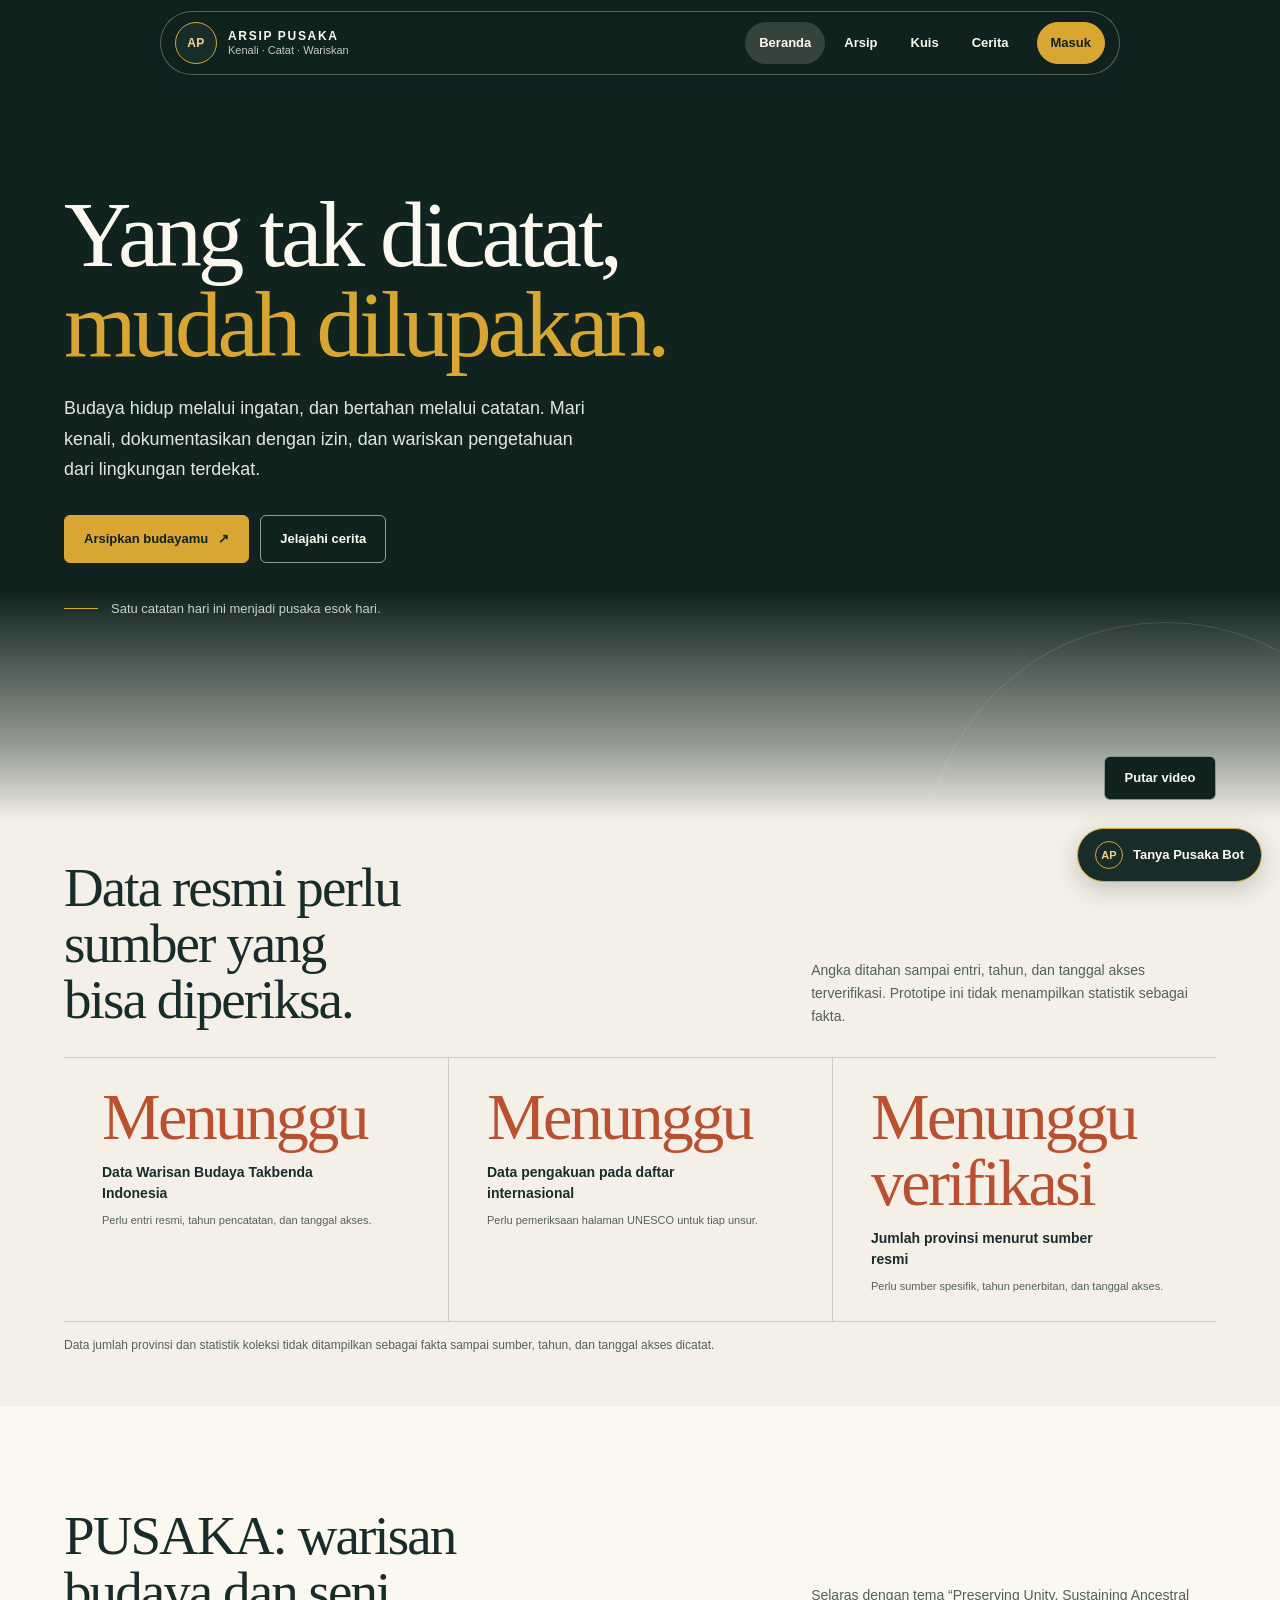
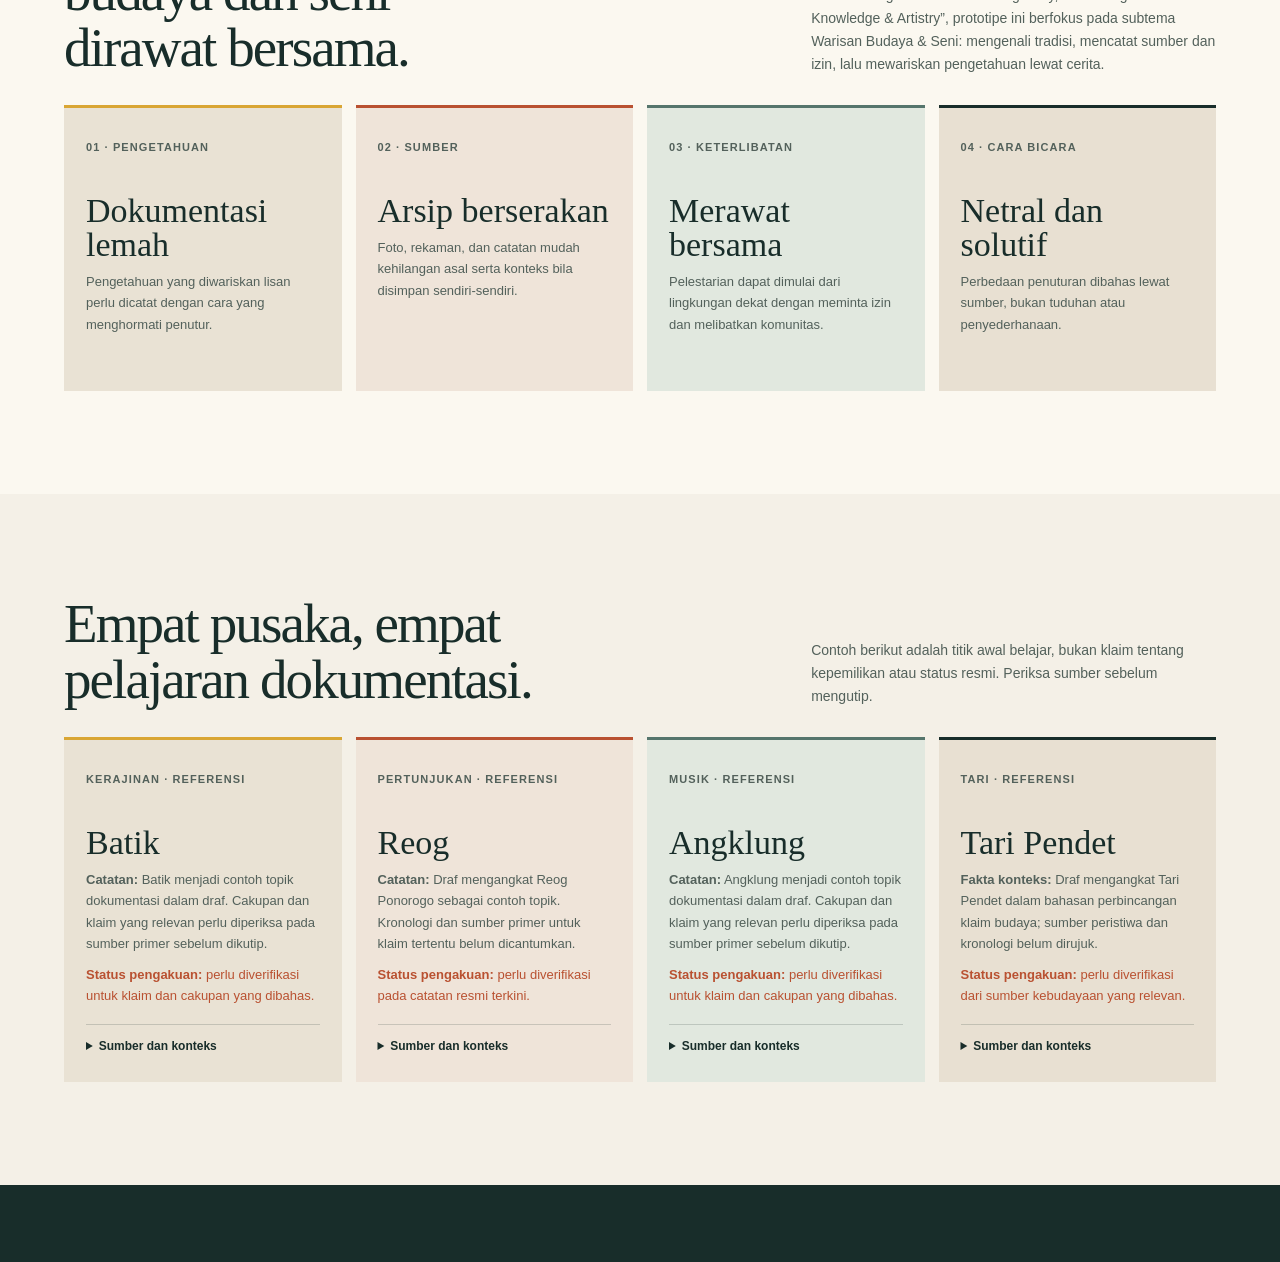
==== index.html @ a14784fe "apload semua file" ====
<!doctype html>
<html lang="id">
<head>
  <meta charset="utf-8">
  <meta name="viewport" content="width=device-width, initial-scale=1">
  <meta http-equiv="refresh" content="0; url=lading_page/index.html">
  <title>Arsip Pusaka</title>
</head>
<body>
  <p>Membuka <a href="lading_page/index.html">Beranda Arsip Pusaka</a>…</p>
</body>
</html>
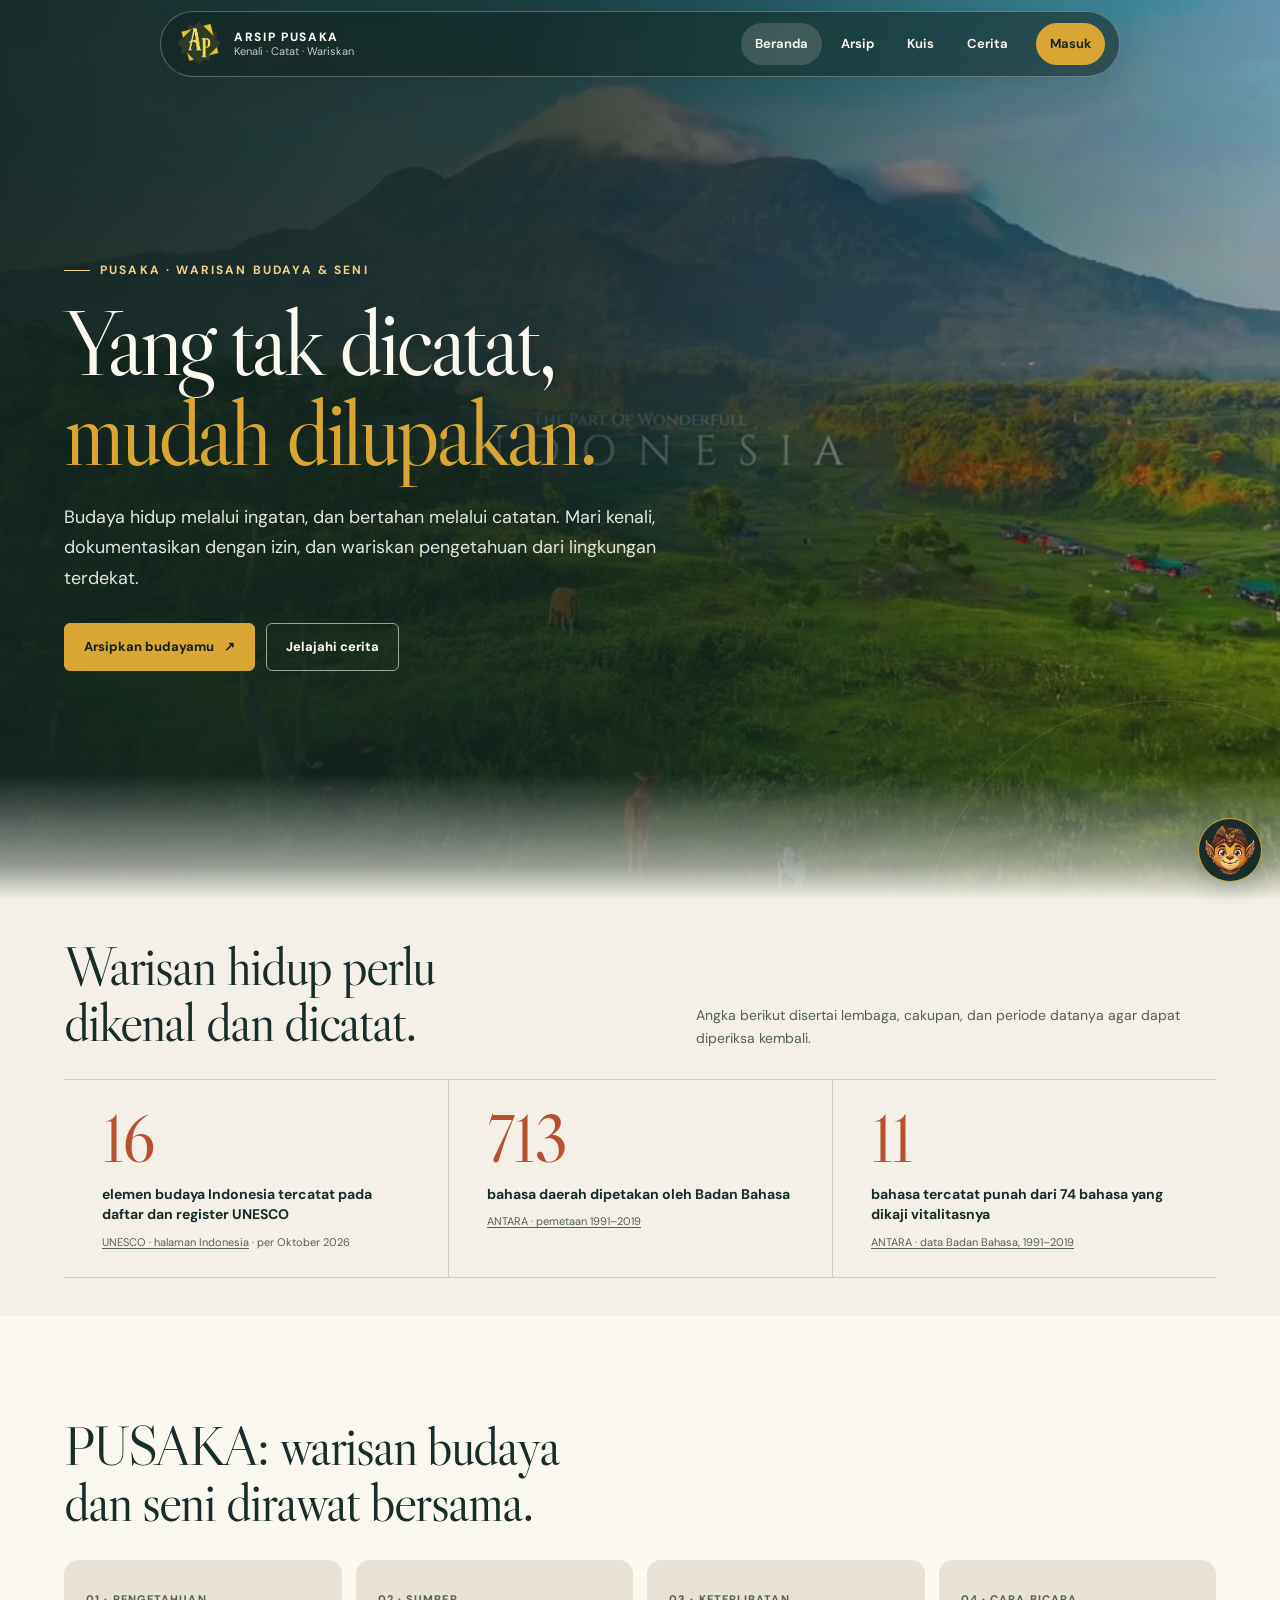
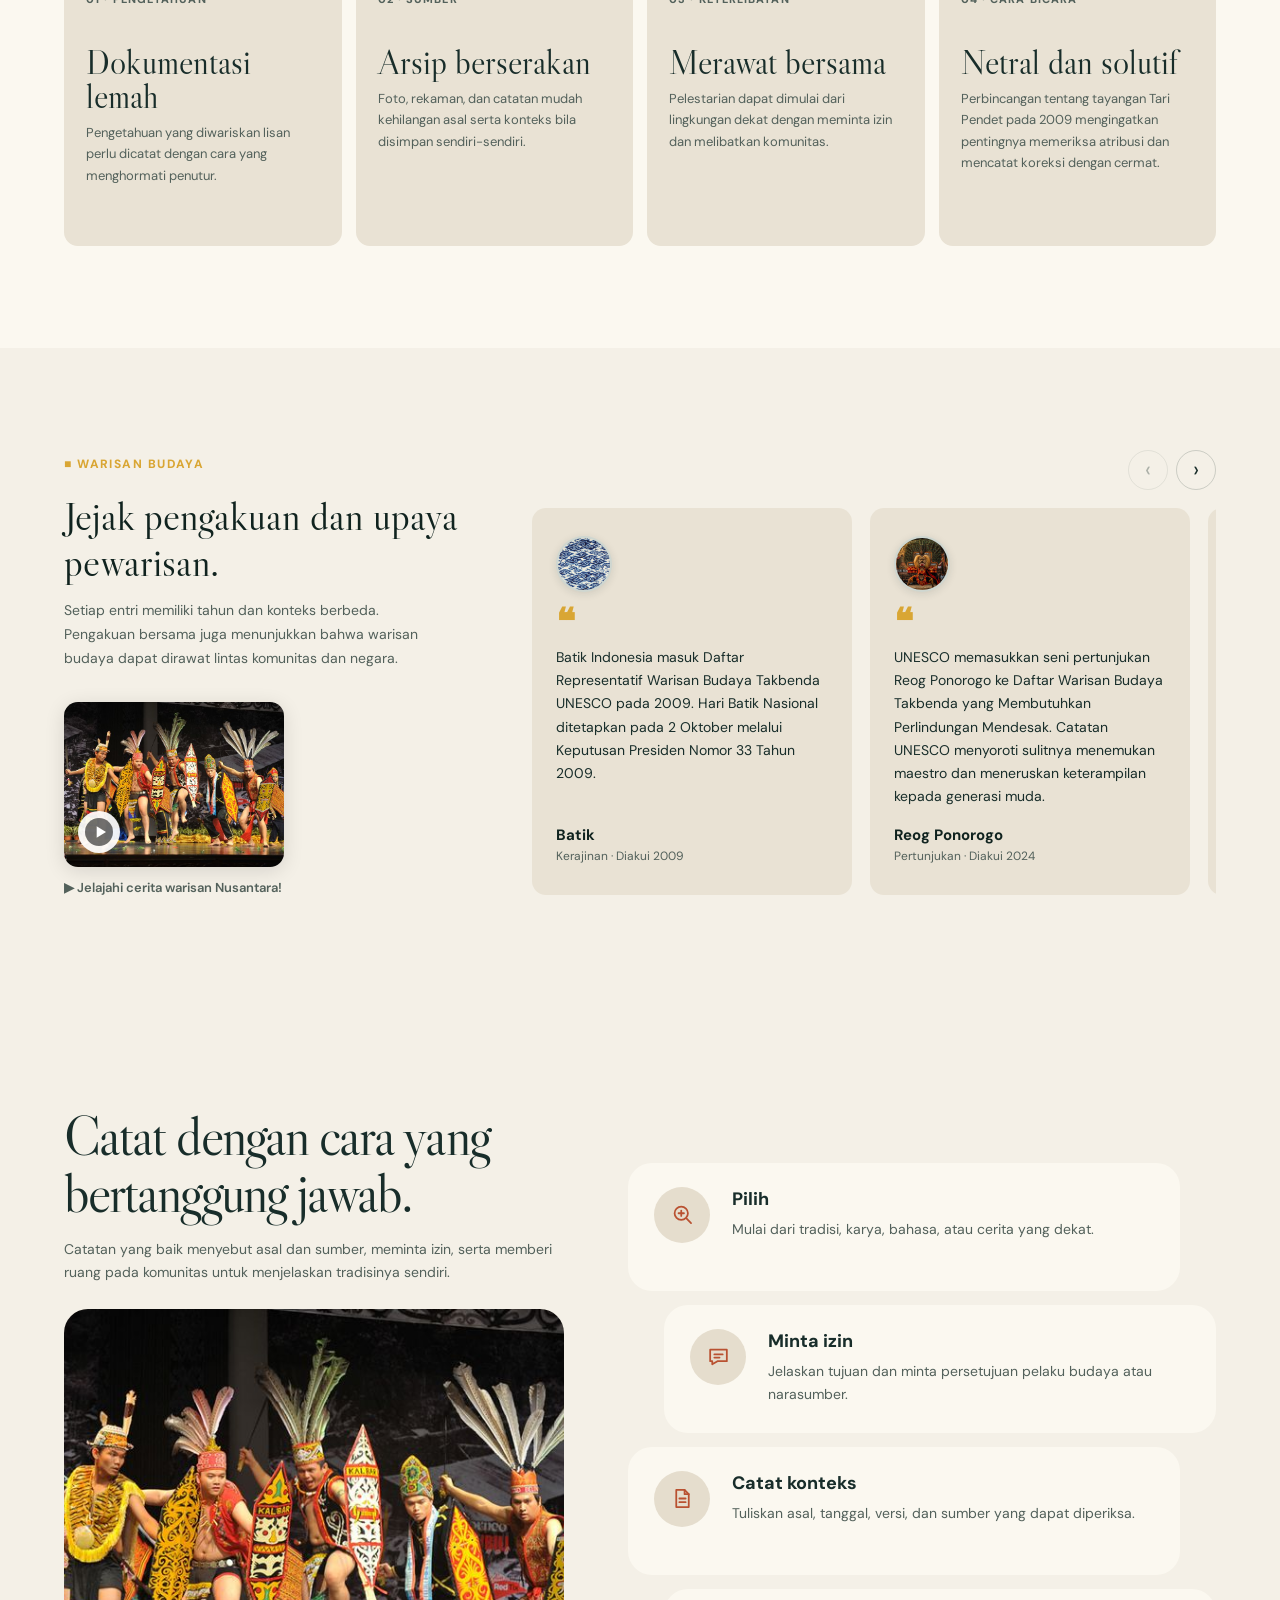
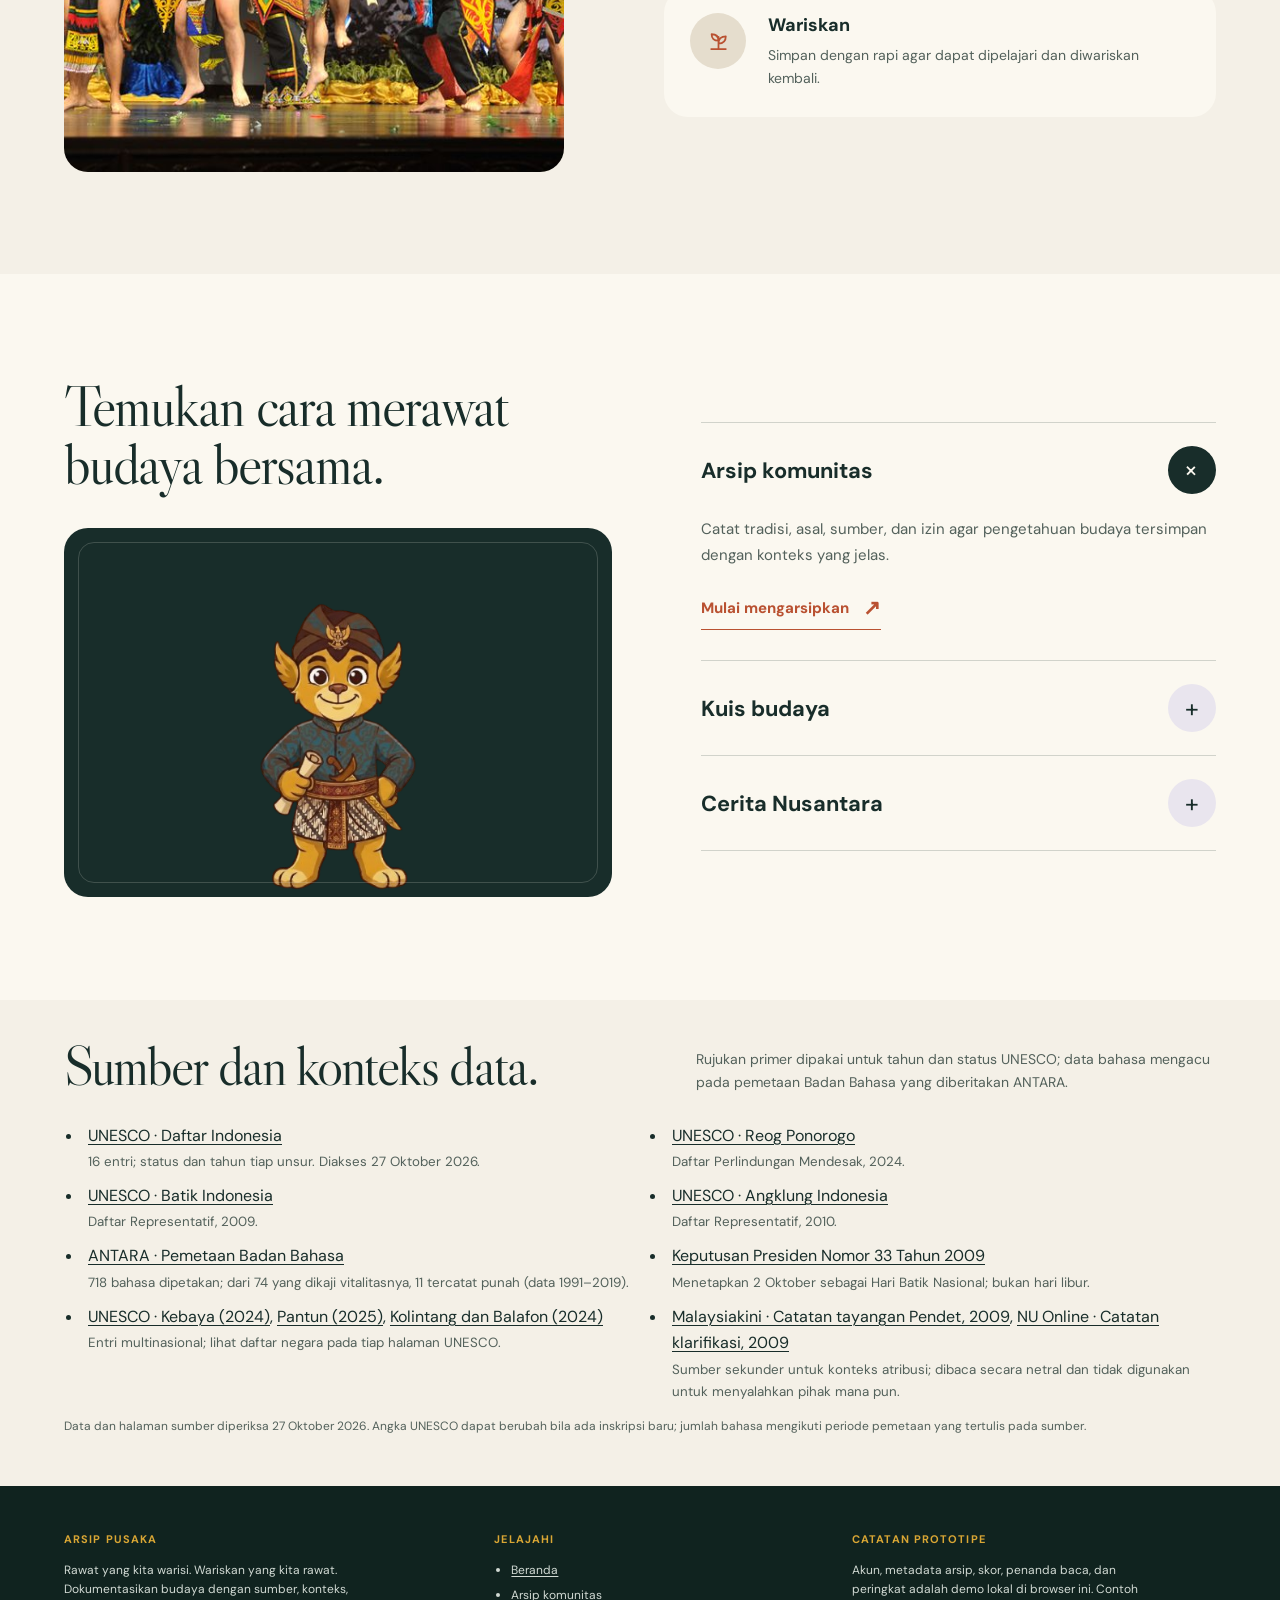
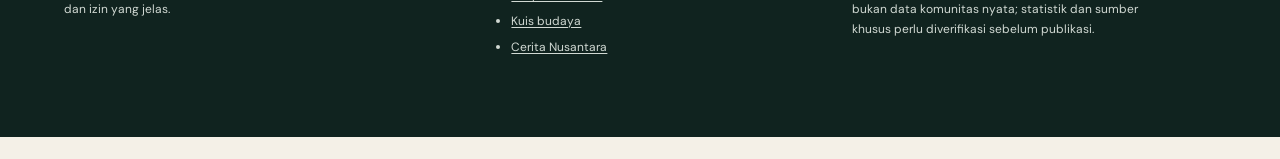
==== commit 53ee3e80: "jossssssssss" ====
--- a/index.html
+++ b/index.html
@@ -3,10 +3,211 @@
 <head>
   <meta charset="utf-8">
   <meta name="viewport" content="width=device-width, initial-scale=1">
-  <meta http-equiv="refresh" content="0; url=lading_page/index.html">
-  <title>Arsip Pusaka</title>
+  <meta name="theme-color" content="#182d2a">
+  <meta name="description" content="Kenali, catat, uji, dan wariskan pengetahuan budaya Nusantara bersama Arsip Pusaka.">
+  <link rel="icon" href="LOGO.png" type="image/png">
+  <link rel="stylesheet" href="css/style.css">
+  <title>Arsip Pusaka — Kenali · Catat · Wariskan</title>
 </head>
-<body>
-  <p>Membuka <a href="lading_page/index.html">Beranda Arsip Pusaka</a>…</p>
+<body data-page="beranda" data-base="">
+  <!-- THESIS: Arsip budaya menjadi tindakan warga, bukan katalog kosong; halaman generik dengan klaim pelestarian tanpa sumber ditolak.
+       OWN-WORLD: Hijau hutan, kertas terang, aksen emas dan cap arsip; garis inventaris dan kartu katalog mengikat navigasi, bukti, dan interaksi.
+       STORY: Pengunjung memahami mengapa catatan berizin penting, memeriksa status bukti, lalu memilih mengarsipkan, belajar, atau membaca.
+       FIRST VIEWPORT: Pernyataan editorial di kiri dan ruang media arsip di kanan; aksi arsip dan cerita langsung terlihat.
+       FORM: Peringkat pertama ialah dossier arsip komunitas beralur; dipilih karena mendemonstrasikan dokumentasi sebagai mekanisme, bukan statistik rekaan. -->
+  <a class="skip-link" href="#konten">Lewati ke konten</a>
+  <!-- Header, footer, dan dialog bersama dipasang oleh common.js. -->
+  <div id="site-header"></div>
+  <main id="konten">
+    <!-- Pernyataan utama dan pintasan ke fitur inti. -->
+    <section class="hero hero--video" aria-labelledby="hero-title">
+      <div class="hero__video-backdrop" aria-hidden="true">
+        <video class="hero__video" id="hero-video" autoplay muted loop playsinline preload="metadata" poster="aset/hero-poster.jpg">
+          <source src="hero_section1.mp4" type="video/mp4">
+        </video>
+      </div>
+      <div class="hero__inner">
+        <div class="hero__copy">
+          <p class="hero__eyebrow">PUSAKA · Warisan Budaya &amp; Seni</p>
+          <h1 class="hero__title" id="hero-title">Yang tak dicatat, <em>mudah dilupakan.</em></h1>
+          <p class="hero__lead">Budaya hidup melalui ingatan, dan bertahan melalui catatan. Mari kenali, dokumentasikan dengan izin, dan wariskan pengetahuan dari lingkungan terdekat.</p>
+          <div class="hero__actions">
+            <a class="button button--gold" href="arsip/index.html">Arsipkan budayamu <span aria-hidden="true">↗</span></a>
+            <a class="button button--outline" href="cerita/index.html">Jelajahi cerita</a>
+          </div>
+        </div>
+      </div>
+      <span class="screen-reader-only" id="hero-video-status" role="status" aria-live="polite"></span>
+    </section>
+
+    <!-- Data ringkas dilengkapi lembaga, cakupan, dan periode sumber. -->
+    <section class="section section--compact" aria-labelledby="data-title">
+      <div class="shell">
+        <div class="section-heading">
+          <div>
+            <h2 id="data-title">Warisan hidup perlu dikenal dan dicatat.</h2>
+          </div>
+          <p>Angka berikut disertai lembaga, cakupan, dan periode datanya agar dapat diperiksa kembali.</p>
+        </div>
+        <div class="stats" aria-label="Data budaya dengan sumber">
+          <article class="stat"><div class="stat__value" data-count="16">16</div><div class="stat__label">elemen budaya Indonesia tercatat pada daftar dan register UNESCO</div><div class="stat__source"><a href="https://ich.unesco.org/en/state/indonesia-ID" target="_blank" rel="noreferrer">UNESCO · halaman Indonesia</a> · per Oktober 2026</div></article>
+          <article class="stat"><div class="stat__value" data-count="718">718</div><div class="stat__label">bahasa daerah dipetakan oleh Badan Bahasa</div><div class="stat__source"><a href="https://m.antaranews.com/amp/berita/1129799/kemendikbud-petakan-718-bahasa-daerah" target="_blank" rel="noreferrer">ANTARA · pemetaan 1991–2019</a></div></article>
+          <article class="stat"><div class="stat__value" data-count="11">11</div><div class="stat__label">bahasa tercatat punah dari 74 bahasa yang dikaji vitalitasnya</div><div class="stat__source"><a href="https://m.antaranews.com/amp/berita/1129799/kemendikbud-petakan-718-bahasa-daerah" target="_blank" rel="noreferrer">ANTARA · data Badan Bahasa, 1991–2019</a></div></article>
+        </div>
+      </div>
+    </section>
+
+    <!-- Konteks kebutuhan dokumentasi dan contoh pengakuan budaya. -->
+    <section class="section section--paper" aria-labelledby="why-title">
+      <div class="shell">
+        <div class="section-heading">
+          <div><h2 id="why-title">PUSAKA: warisan budaya dan seni dirawat bersama.</h2></div>
+        </div>
+        <div class="case-grid">
+          <article class="case"><span class="case__index">01 · PENGETAHUAN</span><h3>Dokumentasi lemah</h3><p>Pengetahuan yang diwariskan lisan perlu dicatat dengan cara yang menghormati penutur.</p></article>
+          <article class="case"><span class="case__index">02 · SUMBER</span><h3>Arsip berserakan</h3><p>Foto, rekaman, dan catatan mudah kehilangan asal serta konteks bila disimpan sendiri-sendiri.</p></article>
+          <article class="case"><span class="case__index">03 · KETERLIBATAN</span><h3>Merawat bersama</h3><p>Pelestarian dapat dimulai dari lingkungan dekat dengan meminta izin dan melibatkan komunitas.</p></article>
+          <article class="case"><span class="case__index">04 · CARA BICARA</span><h3>Netral dan solutif</h3><p>Perbincangan tentang tayangan Tari Pendet pada 2009 mengingatkan pentingnya memeriksa atribusi dan mencatat koreksi dengan cermat.</p></article>
+        </div>
+      </div>
+    </section>
+
+    <section class="section" id="kasus" aria-labelledby="case-title">
+      <div class="shell heritage-showcase">
+        <div class="heritage-showcase__left">
+          <span class="heritage-showcase__label">■ WARISAN BUDAYA</span>
+          <h2 id="case-title">Jejak pengakuan dan upaya pewarisan.</h2>
+          <p class="heritage-showcase__desc">Setiap entri memiliki tahun dan konteks berbeda. Pengakuan bersama juga menunjukkan bahwa warisan budaya dapat dirawat lintas komunitas dan negara.</p>
+          <figure class="heritage-showcase__video">
+            <a href="cerita/index.html" class="heritage-showcase__video-link">
+              <img src="aset/Keberagaman_Indonesia.jpg" alt="Keberagaman budaya Indonesia" width="240" height="180" loading="lazy">
+              <span class="heritage-showcase__play" aria-hidden="true">
+                <svg viewBox="0 0 24 24" width="28" height="28" fill="currentColor"><circle cx="12" cy="12" r="12" fill="rgba(0,0,0,0.55)"/><polygon points="10,7 18,12 10,17" fill="#fff"/></svg>
+              </span>
+            </a>
+            <figcaption>▶ Jelajahi cerita warisan Nusantara!</figcaption>
+          </figure>
+        </div>
+        <div class="heritage-showcase__right">
+          <div class="heritage-showcase__nav" role="group" aria-label="Navigasi kartu warisan">
+            <button class="heritage-nav-btn heritage-nav-btn--prev" type="button" aria-label="Kartu sebelumnya" disabled>‹</button>
+            <button class="heritage-nav-btn heritage-nav-btn--next" type="button" aria-label="Kartu berikutnya">›</button>
+          </div>
+          <div class="heritage-cards" id="heritage-cards" role="region" aria-label="Pengakuan warisan budaya" aria-roledescription="karusel" tabindex="0">
+            <article class="heritage-card" role="group" aria-roledescription="kartu">
+              <img class="heritage-card__avatar" src="aset/Batik.jpg" alt="Motif batik megamendung" width="56" height="56" loading="lazy">
+              <span class="heritage-card__quote" aria-hidden="true">❝</span>
+              <p class="heritage-card__text">Batik Indonesia masuk Daftar Representatif Warisan Budaya Takbenda UNESCO pada 2009. Hari Batik Nasional ditetapkan pada 2 Oktober melalui Keputusan Presiden Nomor 33 Tahun 2009.</p>
+              <h3 class="heritage-card__title">Batik</h3>
+              <span class="heritage-card__sub">Kerajinan · Diakui 2009</span>
+            </article>
+            <article class="heritage-card" role="group" aria-roledescription="kartu">
+              <img class="heritage-card__avatar" src="aset/Reog_Ponorogo.jpg" alt="Penari Reog Ponorogo" width="56" height="56" loading="lazy">
+              <span class="heritage-card__quote" aria-hidden="true">❝</span>
+              <p class="heritage-card__text">UNESCO memasukkan seni pertunjukan Reog Ponorogo ke Daftar Warisan Budaya Takbenda yang Membutuhkan Perlindungan Mendesak. Catatan UNESCO menyoroti sulitnya menemukan maestro dan meneruskan keterampilan kepada generasi muda.</p>
+              <h3 class="heritage-card__title">Reog Ponorogo</h3>
+              <span class="heritage-card__sub">Pertunjukan · Diakui 2024</span>
+            </article>
+            <article class="heritage-card" role="group" aria-roledescription="kartu">
+              <img class="heritage-card__avatar" src="aset/Angklung.jpg" alt="Instrumen angklung bambu" width="56" height="56" loading="lazy">
+              <span class="heritage-card__quote" aria-hidden="true">❝</span>
+              <p class="heritage-card__text">Angklung Indonesia masuk Daftar Representatif UNESCO pada 2010. Permainan ansambelnya mengandalkan kolaborasi agar melodi dapat terbentuk dari nada-nada yang berbeda.</p>
+              <h3 class="heritage-card__title">Angklung</h3>
+              <span class="heritage-card__sub">Musik · Diakui 2010</span>
+            </article>
+            <article class="heritage-card" role="group" aria-roledescription="kartu">
+              <img class="heritage-card__avatar" src="aset/warisan.jpg" alt="Peta Indonesia dalam kaca pembesar" width="56" height="56" loading="lazy">
+              <span class="heritage-card__quote" aria-hidden="true">❝</span>
+              <p class="heritage-card__text">Kebaya (2024), Pantun (2025), serta praktik budaya terkait Kolintang dan Balafon (2024) tercatat sebagai pengakuan bersama beberapa negara.</p>
+              <h3 class="heritage-card__title">Warisan lintas negara</h3>
+              <span class="heritage-card__sub">Pengakuan Bersama</span>
+            </article>
+          </div>
+        </div>
+      </div>
+    </section>
+
+    <!-- Empat langkah dokumentasi budaya yang bertanggung jawab. -->
+    <section class="section section--paper process-showcase" aria-labelledby="steps-title">
+      <div class="shell process-showcase__layout">
+        <div class="process-showcase__copy">
+          <h2 id="steps-title">Catat dengan cara yang bertanggung jawab.</h2>
+          <p>Catatan yang baik menyebut asal dan sumber, meminta izin, serta memberi ruang pada komunitas untuk menjelaskan tradisinya sendiri.</p>
+          <figure class="process-showcase__art">
+            <img src="aset/Keberagaman_Indonesia.jpg" alt="Para penari mengenakan kostum tradisional dalam pertunjukan budaya Indonesia" width="736" height="491" loading="lazy">
+          </figure>
+        </div>
+        <div class="process-steps" aria-label="Langkah mencatat budaya">
+          <article class="process-step">
+            <span class="process-step__icon" aria-hidden="true"><svg viewBox="0 0 24 24"><circle cx="10.8" cy="10.8" r="6.4"></circle><path d="m16 16 4.2 4.2M8.2 10.8h5.2M10.8 8.2v5.2"></path></svg></span>
+            <div><h3>Pilih</h3><p>Mulai dari tradisi, karya, bahasa, atau cerita yang dekat.</p></div>
+          </article>
+          <article class="process-step">
+            <span class="process-step__icon" aria-hidden="true"><svg viewBox="0 0 24 24"><path d="M4 5.5h16v11H11l-5 3v-3H4z"></path><path d="M8 10h8M8 13h5"></path></svg></span>
+            <div><h3>Minta izin</h3><p>Jelaskan tujuan dan minta persetujuan pelaku budaya atau narasumber.</p></div>
+          </article>
+          <article class="process-step">
+            <span class="process-step__icon" aria-hidden="true"><svg viewBox="0 0 24 24"><path d="M6 3.8h8l4 4v12.4H6z"></path><path d="M14 3.8v4h4M9 12h6M9 15.5h6"></path></svg></span>
+            <div><h3>Catat konteks</h3><p>Tuliskan asal, tanggal, versi, dan sumber yang dapat diperiksa.</p></div>
+          </article>
+          <article class="process-step">
+            <span class="process-step__icon" aria-hidden="true"><svg viewBox="0 0 24 24"><path d="M12 20.2V8.5M12 12.2c0-4.1-2.6-6.2-6.6-6.2 0 4 2.2 6.2 6.6 6.2ZM12 15c0-4.5 2.7-7 7-7 0 4.4-2.4 7-7 7ZM5 20.2h14"></path></svg></span>
+            <div><h3>Wariskan</h3><p>Simpan dengan rapi agar dapat dipelajari dan diwariskan kembali.</p></div>
+          </article>
+        </div>
+      </div>
+    </section>
+
+    <!-- Accordion menghubungkan fitur Arsip, Kuis, dan Cerita. -->
+    <section class="section section--paper feature-showcase" aria-labelledby="feature-title">
+      <div class="shell feature-showcase__layout">
+        <div class="feature-showcase__copy">
+          <h2 id="feature-title">Temukan cara merawat budaya bersama.</h2>
+          <figure class="feature-showcase__art">
+            <img src="MASKOT/arsip.png" alt="Maskot Arsip Pusaka menjaga catatan budaya" width="677" height="369" loading="lazy">
+          </figure>
+        </div>
+        <div class="feature-list" aria-label="Fitur Arsip Pusaka">
+          <details class="feature-item" name="landing-feature" open>
+            <summary class="feature-item__summary"><span>Arsip komunitas</span><span class="feature-item__toggle" aria-hidden="true">+</span></summary>
+            <div class="feature-item__content"><p>Catat tradisi, asal, sumber, dan izin agar pengetahuan budaya tersimpan dengan konteks yang jelas.</p><a class="feature-item__link" href="arsip/index.html">Mulai mengarsipkan <span aria-hidden="true">↗</span></a></div>
+          </details>
+          <details class="feature-item" name="landing-feature">
+            <summary class="feature-item__summary"><span>Kuis budaya</span><span class="feature-item__toggle" aria-hidden="true">+</span></summary>
+            <div class="feature-item__content"><p>Uji wawasan tentang budaya Nusantara lewat pertanyaan singkat dengan penjelasan di setiap jawaban.</p><a class="feature-item__link" href="kuis/index.html">Coba kuis <span aria-hidden="true">↗</span></a></div>
+          </details>
+          <details class="feature-item" name="landing-feature">
+            <summary class="feature-item__summary"><span>Cerita Nusantara</span><span class="feature-item__toggle" aria-hidden="true">+</span></summary>
+            <div class="feature-item__content"><p>Jelajahi cerita dalam beragam versi, dengan ruang untuk mengenal asal dan konteks penuturannya.</p><a class="feature-item__link" href="cerita/index.html">Jelajahi cerita <span aria-hidden="true">↗</span></a></div>
+          </details>
+        </div>
+      </div>
+    </section>
+
+    <!-- Rujukan data dan catatan konteks editorial. -->
+    <section class="section section--compact" id="sumber" aria-labelledby="sources-title">
+      <div class="shell">
+        <div class="section-heading"><div><h2 id="sources-title">Sumber dan konteks data.</h2></div><p>Rujukan primer dipakai untuk tahun dan status UNESCO; data bahasa mengacu pada pemetaan Badan Bahasa yang diberitakan ANTARA.</p></div>
+        <ul class="source-list">
+          <li><a href="https://ich.unesco.org/en/state/indonesia-ID" target="_blank" rel="noreferrer">UNESCO · Daftar Indonesia</a><small>16 entri; status dan tahun tiap unsur. Diakses 27 Oktober 2026.</small></li>
+          <li><a href="https://ich.unesco.org/en/USL/reog-ponorogo-performing-art-01969" target="_blank" rel="noreferrer">UNESCO · Reog Ponorogo</a><small>Daftar Perlindungan Mendesak, 2024.</small></li>
+          <li><a href="https://ich.unesco.org/en/RL/indonesian-batik-00170" target="_blank" rel="noreferrer">UNESCO · Batik Indonesia</a><small>Daftar Representatif, 2009.</small></li>
+          <li><a href="https://ich.unesco.org/en/RL/indonesian-angklung-00393" target="_blank" rel="noreferrer">UNESCO · Angklung Indonesia</a><small>Daftar Representatif, 2010.</small></li>
+          <li><a href="https://m.antaranews.com/amp/berita/1129799/kemendikbud-petakan-718-bahasa-daerah" target="_blank" rel="noreferrer">ANTARA · Pemetaan Badan Bahasa</a><small>718 bahasa dipetakan; dari 74 yang dikaji vitalitasnya, 11 tercatat punah (data 1991–2019).</small></li>
+          <li><a href="https://id.wikisource.org/wiki/Halaman:Keppre_33_2009.djvu/1" target="_blank" rel="noreferrer">Keputusan Presiden Nomor 33 Tahun 2009</a><small>Menetapkan 2 Oktober sebagai Hari Batik Nasional; bukan hari libur.</small></li>
+          <li><a href="https://ich.unesco.org/en/RL/kebaya-knowledge-skills-traditions-and-practices-02090" target="_blank" rel="noreferrer">UNESCO · Kebaya (2024)</a>, <a href="https://ich.unesco.org/en/RL/pantun-02274" target="_blank" rel="noreferrer">Pantun (2025)</a>, <a href="https://ich.unesco.org/en/RL/cultural-practices-and-expressions-linked-to-balafon-and-kolintang-in-mali-burkina-faso-cote-d-ivoire-and-indonesia-02131" target="_blank" rel="noreferrer">Kolintang dan Balafon (2024)</a><small>Entri multinasional; lihat daftar negara pada tiap halaman UNESCO.</small></li>
+          <li><a href="https://www.malaysiakini.com/news/111938" target="_blank" rel="noreferrer">Malaysiakini · Catatan tayangan Pendet, 2009</a>, <a href="https://nu.or.id/news/ri-sends-protest-to-malaysia-over-pendet-dance-ad-3FP1o" target="_blank" rel="noreferrer">NU Online · Catatan klarifikasi, 2009</a><small>Sumber sekunder untuk konteks atribusi; dibaca secara netral dan tidak digunakan untuk menyalahkan pihak mana pun.</small></li>
+        </ul>
+        <p class="source-note">Data dan halaman sumber diperiksa 27 Oktober 2026. Angka UNESCO dapat berubah bila ada inskripsi baru; jumlah bahasa mengikuti periode pemetaan yang tertulis pada sumber.</p>
+      </div>
+    </section>
+  </main>
+  <div id="site-footer"></div>
+  <div id="site-overlays"></div>
+  <div id="site-toast" class="toast" role="status" aria-live="polite" hidden></div>
+  <script src="js/data.js" defer></script>
+  <script src="js/common.js" defer></script>
+  <script src="js/hero-video.js" defer></script>
+  <script src="js/heritage-carousel.js" defer></script>
 </body>
 </html>
--- a/css/style.css
+++ b/css/style.css
@@ -0,0 +1,3254 @@
+@import url("vars.css");
+
+/* Font disertakan lokal (OFL) agar tipografi tetap sama tanpa CDN. */
+@font-face {
+  font-family: "DM Sans";
+  font-style: normal;
+  font-weight: 100 900;
+  font-display: swap;
+  src: url("../aset/fonts/dm-sans-latin.woff2") format("woff2");
+}
+
+@font-face {
+  font-family: "Libre Caslon Display";
+  font-style: normal;
+  font-weight: 400;
+  font-display: swap;
+  src: url("../aset/fonts/libre-caslon-display-latin.woff2") format("woff2");
+}
+
+/* Design tokens and shared page foundations. */
+:root {
+  color-scheme: light;
+  --ink: #182d2a;
+  --ink-deep: #10231f;
+  --ink-soft: #53615b;
+  --paper: #f4f0e7;
+  --paper-light: #fbf8f0;
+  --paper-edge: #e5ddcd;
+  --card-surface: #e9e2d4;
+  --gold: #d9a634;
+  --gold-light: #f3cf8d;
+  --rust: #b95131;
+  --sage: #dfe6df;
+  --line: rgba(24, 45, 42, 0.18);
+  --font-body: "DM Sans", "Segoe UI", sans-serif;
+  --font-display: "Libre Caslon Display", Georgia, serif;
+  --content-width: 1180px;
+  --page-gutter: clamp(20px, 5vw, 72px);
+  --radius-sm: 6px;
+  --radius-md: 14px;
+  --radius-lg: 24px;
+}
+
+*,
+*::before,
+*::after {
+  box-sizing: border-box;
+}
+
+[hidden] {
+  display: none !important;
+}
+
+html {
+  scroll-behavior: smooth;
+  scroll-padding-top: 100px;
+}
+
+body {
+  min-width: 320px;
+  margin: 0;
+  color: var(--ink);
+  background: var(--paper);
+  font: 16px/1.65 var(--font-body);
+  text-rendering: optimizeLegibility;
+}
+
+body[data-scroll-reveal="true"] .scroll-reveal {
+  opacity: 0;
+  transform: translateY(22px);
+  transition:
+    opacity 520ms ease,
+    transform 620ms cubic-bezier(0.16, 1, 0.3, 1);
+}
+
+body[data-scroll-reveal="true"] .scroll-reveal.is-visible {
+  opacity: 1;
+  transform: translateY(0);
+}
+
+body:has(dialog[open]) {
+  overflow: hidden;
+}
+
+button,
+input,
+select,
+textarea {
+  color: inherit;
+  font: inherit;
+}
+
+button,
+a {
+  -webkit-tap-highlight-color: transparent;
+}
+
+a {
+  color: inherit;
+  text-decoration-thickness: 1px;
+  text-underline-offset: 0.18em;
+}
+
+img {
+  display: block;
+  max-width: 100%;
+}
+
+button {
+  cursor: pointer;
+}
+
+:focus-visible {
+  outline: 3px solid var(--rust);
+  outline-offset: 3px;
+}
+
+.skip-link {
+  position: fixed;
+  z-index: 100;
+  top: 10px;
+  left: 10px;
+  transform: translateY(-160%);
+  padding: 10px 14px;
+  color: white;
+  background: var(--ink-deep);
+}
+
+.skip-link:focus {
+  transform: translateY(0);
+}
+
+.shell {
+  width: min(100% - 2 * var(--page-gutter), var(--content-width));
+  margin-inline: auto;
+}
+
+/* Shared header, brand, and responsive navigation. */
+#site-header {
+  position: sticky;
+  z-index: 30;
+  top: 0;
+  height: 78px;
+  margin-bottom: -78px;
+}
+
+body[data-page="beranda"] #site-header {
+  margin-bottom: -78px;
+}
+
+body:not([data-page="beranda"]) #site-header {
+  margin-bottom: 0;
+}
+
+.site-header {
+  padding-top: 11px;
+}
+
+.site-header__inner {
+  display: flex;
+  width: min(calc(100% - 2 * var(--page-gutter)), 960px);
+  min-height: 64px;
+  align-items: center;
+  justify-content: space-between;
+  gap: 24px;
+  padding: 8px 14px;
+  border: 1px solid rgba(244, 240, 231, 0.3);
+  border-radius: 999px;
+  color: var(--paper-light);
+  background: rgba(16, 35, 31, 0.53);
+  box-shadow: 0 10px 32px rgba(16, 35, 31, 0.12);
+  -webkit-backdrop-filter: blur(12px);
+  backdrop-filter: blur(12px);
+  transition:
+    width 320ms cubic-bezier(0.2, 0.75, 0.25, 1),
+    min-height 320ms cubic-bezier(0.2, 0.75, 0.25, 1),
+    color 220ms ease,
+    background-color 220ms ease,
+    border-color 220ms ease,
+    box-shadow 220ms ease,
+    border-radius 220ms ease;
+}
+
+body:not([data-page="beranda"]) .site-header__inner,
+body[data-nav-scrolled="true"] .site-header__inner {
+  border-color: var(--line);
+  color: var(--ink);
+  background: rgba(251, 248, 240, 0.97);
+  box-shadow: 0 9px 28px rgba(16, 35, 31, 0.14);
+  -webkit-backdrop-filter: blur(16px);
+  backdrop-filter: blur(16px);
+}
+
+body[data-nav-scrolled="true"] .site-header__inner {
+  width: min(calc(100% - 2 * var(--page-gutter)), 1320px);
+  min-height: 72px;
+}
+
+.brand {
+  display: inline-flex;
+  min-width: max-content;
+  align-items: center;
+  gap: 11px;
+  color: inherit;
+  text-decoration: none;
+}
+
+.brand__mark {
+  display: block;
+  width: 48px;
+  height: 48px;
+  aspect-ratio: 1;
+  object-fit: contain;
+}
+
+.brand__text {
+  display: grid;
+  gap: 1px;
+  line-height: 1.2;
+}
+
+.brand__name {
+  font-size: 12px;
+  font-weight: 800;
+  letter-spacing: 0.14em;
+}
+
+.brand__tagline {
+  color: inherit;
+  opacity: 0.78;
+  font-size: 11px;
+}
+
+.site-nav {
+  display: flex;
+  align-items: center;
+  gap: 5px;
+}
+
+.site-nav__link,
+.site-nav__account {
+  display: inline-flex;
+  min-height: 42px;
+  align-items: center;
+  justify-content: center;
+  padding: 8px 13px;
+  border: 1px solid transparent;
+  border-radius: 999px;
+  color: inherit;
+  background: transparent;
+  font-size: 13px;
+  font-weight: 650;
+  text-decoration: none;
+  transition: color 150ms ease, background-color 150ms ease, border-color 150ms ease;
+}
+
+.site-nav__link:hover,
+.site-nav__account:hover {
+  border-color: currentColor;
+  color: inherit;
+}
+
+.site-nav__link[aria-current="page"] {
+  color: inherit;
+  background: rgba(244, 240, 231, 0.16);
+}
+
+body:not([data-page="beranda"]) .site-nav__link[aria-current="page"],
+body[data-nav-scrolled="true"] .site-nav__link[aria-current="page"] {
+  background: #e8e0d2;
+}
+
+.site-nav__account {
+  margin-left: 9px;
+  border-color: var(--gold);
+  color: var(--ink-deep);
+  background: var(--gold);
+}
+
+.site-nav__account:hover {
+  border-color: var(--gold-light);
+  color: var(--ink-deep);
+  background: var(--gold-light);
+}
+
+.site-nav__account--logged-in {
+  padding: 6px;
+  width: 40px;
+  height: 40px;
+  border-radius: 50%;
+  border-color: var(--gold);
+  background: var(--gold);
+  transition: background-color 200ms ease, border-color 200ms ease, transform 200ms ease;
+}
+
+.site-nav__account--logged-in:hover {
+  border-color: var(--gold-light);
+  background: var(--gold-light);
+  transform: scale(1.08);
+}
+
+.account-avatar {
+  display: block;
+  width: 24px;
+  height: 24px;
+  filter: brightness(0) saturate(100%);
+  pointer-events: none;
+}
+
+.site-nav__toggle {
+  display: none;
+  width: 44px;
+  height: 44px;
+  border: 1px solid var(--line);
+  border-radius: 50%;
+  color: inherit;
+  background: transparent;
+  font-size: 20px;
+}
+
+body:not([data-page="beranda"]) .site-nav__toggle,
+body[data-nav-scrolled="true"] .site-nav__toggle {
+  border-color: var(--line);
+  color: var(--ink);
+}
+
+/* Landing-page hero, background video, and primary actions. */
+.hero {
+  position: relative;
+  overflow: hidden;
+  isolation: isolate;
+  min-height: 100svh;
+  color: var(--paper);
+  background: var(--ink);
+}
+
+.hero--video {
+  display: grid;
+  align-items: center;
+}
+
+.hero__video-backdrop {
+  position: absolute;
+  z-index: -1;
+  inset: 0;
+  overflow: hidden;
+  background: linear-gradient(to bottom, #10231f 68%, var(--paper) 100%);
+}
+
+.hero__video-backdrop::after {
+  position: absolute;
+  inset: 0;
+  background:
+    linear-gradient(to bottom, transparent 86%, rgba(244, 240, 231, 0.56) 96%, var(--paper) 100%),
+    linear-gradient(90deg, rgba(16, 35, 31, 0.94) 0%, rgba(16, 35, 31, 0.82) 42%, rgba(16, 35, 31, 0.28) 100%),
+    linear-gradient(0deg, rgba(16, 35, 31, 0.32), transparent 36%);
+  content: "";
+  pointer-events: none;
+}
+
+.hero__video {
+  position: absolute;
+  top: 50%;
+  left: 50%;
+  width: 100%;
+  height: 100%;
+  max-width: none;
+  object-fit: cover;
+  transform: translate(-50%, -50%);
+}
+
+.hero::after {
+  position: absolute;
+  right: -125px;
+  bottom: -280px;
+  width: 480px;
+  height: 480px;
+  border: 1px solid rgba(244, 240, 231, 0.13);
+  border-radius: 50%;
+  content: "";
+  pointer-events: none;
+}
+
+.hero__inner {
+  position: relative;
+  z-index: 1;
+  display: grid;
+  width: min(100% - 2 * var(--page-gutter), 1320px);
+  min-height: inherit;
+  grid-template-columns: minmax(0, 1fr);
+  align-items: center;
+  margin-inline: auto;
+  padding-block: clamp(104px, 16svh, 176px) 120px;
+}
+
+.hero__copy {
+  width: 100%;
+  max-width: 780px;
+  min-width: 0;
+}
+
+.hero__video-toggle {
+  position: absolute;
+  z-index: 2;
+  right: var(--page-gutter);
+  top: 98px;
+  display: inline-flex;
+  min-width: 112px;
+  min-height: 44px;
+  align-items: center;
+  justify-content: center;
+  padding: 10px 15px;
+  border: 1px solid rgba(244, 240, 231, 0.55);
+  border-radius: var(--radius-sm);
+  color: var(--paper-light);
+  background: var(--ink-deep);
+  font-size: 13px;
+  font-weight: 700;
+}
+
+.hero__video-toggle:hover {
+  border-color: var(--gold-light);
+  background: var(--ink);
+}
+
+.hero__eyebrow {
+  display: inline-flex;
+  align-items: center;
+  gap: 10px;
+  margin: 0 0 18px;
+  color: var(--gold-light);
+  font-size: 12px;
+  font-weight: 700;
+  letter-spacing: 0.18em;
+  text-transform: uppercase;
+}
+
+.hero__eyebrow::before {
+  width: 26px;
+  height: 1px;
+  background: currentColor;
+  content: "";
+}
+
+.hero__title {
+  max-width: 13ch;
+  margin: 0;
+  color: var(--paper-light);
+  font: 400 clamp(48px, 7.3vw, 96px)/0.96 var(--font-display);
+  letter-spacing: -0.045em;
+  text-wrap: balance;
+}
+
+.hero__title em {
+  color: var(--gold);
+  font-style: normal;
+}
+
+.hero__lead {
+  max-width: 54ch;
+  margin: 24px 0 0;
+  color: #e1e6e0;
+  font-size: clamp(16px, 1.4vw, 19px);
+  line-height: 1.7;
+}
+
+.hero__actions {
+  display: flex;
+  flex-wrap: wrap;
+  gap: 11px;
+  margin-top: 30px;
+}
+
+.hero__note {
+  display: flex;
+  max-width: 390px;
+  align-items: center;
+  gap: 13px;
+  margin-top: 35px;
+  color: #cad1cd;
+  font-size: 13px;
+}
+
+.hero__note::before {
+  width: 34px;
+  height: 1px;
+  flex: 0 0 auto;
+  background: var(--gold);
+  content: "";
+}
+
+@keyframes archive-stamp {
+  0% {
+    clip-path: inset(0 0 100% 0);
+    transform: translateY(12px);
+  }
+
+  100% {
+    clip-path: inset(0);
+    transform: translateY(0);
+  }
+}
+
+.button {
+  display: inline-flex;
+  min-height: 48px;
+  align-items: center;
+  justify-content: center;
+  gap: 10px;
+  padding: 11px 19px;
+  border: 1px solid var(--ink);
+  border-radius: var(--radius-sm);
+  color: var(--paper-light);
+  background: var(--ink);
+  font-size: 13px;
+  font-weight: 750;
+  line-height: 1.2;
+  text-align: center;
+  text-decoration: none;
+  transition: transform 150ms ease, color 150ms ease, background-color 150ms ease;
+}
+
+.button:hover {
+  background: var(--ink-deep);
+  transform: translateY(-1px);
+}
+
+.button--gold {
+  border-color: var(--gold);
+  color: var(--ink-deep);
+  background: var(--gold);
+}
+
+.button--gold:hover {
+  border-color: var(--gold-light);
+  background: var(--gold-light);
+}
+
+.button--outline {
+  border-color: rgba(244, 240, 231, 0.6);
+  color: var(--paper-light);
+  background: transparent;
+}
+
+.button--outline:hover {
+  border-color: var(--paper-light);
+  color: var(--ink);
+  background: var(--paper-light);
+}
+
+.button--quiet {
+  border-color: var(--line);
+  color: var(--ink);
+  background: transparent;
+}
+
+.button--quiet:hover {
+  background: #ebe5d9;
+}
+
+.button:disabled {
+  cursor: not-allowed;
+  opacity: 0.55;
+  transform: none;
+}
+
+/* Page heroes and the archive/story/quiz mascot compositions. */
+.page-hero {
+  position: relative;
+  overflow: hidden;
+  color: var(--paper-light);
+  background: var(--ink);
+}
+
+.page-hero--mascot {
+  margin-top: -78px;
+}
+
+.page-hero__inner {
+  position: relative;
+  z-index: 1;
+  width: min(100% - 2 * var(--page-gutter), var(--content-width));
+  margin-inline: auto;
+  padding-block: clamp(58px, 8vw, 96px);
+}
+
+.page-hero--mascot .page-hero__inner {
+  display: grid;
+  grid-template-columns: minmax(0, 1fr) minmax(180px, 0.62fr);
+  align-items: center;
+  gap: clamp(28px, 6vw, 84px);
+  padding-top: calc(clamp(58px, 8vw, 96px) + 78px);
+}
+
+.page-hero__copy {
+  min-width: 0;
+}
+
+body[data-page="arsip"] .page-hero__copy {
+  transform: translateY(-28px);
+}
+
+.archive-mascot {
+  position: relative;
+  width: min(100%, 440px);
+  margin-bottom: 100px;
+  aspect-ratio: 677 / 369;
+  justify-self: end;
+  outline: none;
+  cursor: default;
+}
+
+.archive-mascot:focus-visible {
+  border-radius: 48%;
+  outline: 2px solid var(--gold);
+  outline-offset: 7px;
+}
+
+.page-hero__mascot {
+  display: block;
+  width: min(100%, 360px);
+  height: auto;
+  max-height: 340px;
+  justify-self: end;
+  object-fit: contain;
+}
+
+.archive-mascot .page-hero__mascot {
+  width: 100%;
+  justify-self: initial;
+}
+
+.story-mascot {
+  position: relative;
+  width: min(100%, 440px);
+  aspect-ratio: 677 / 369;
+  justify-self: end;
+}
+
+.story-mascot__shelf,
+.story-mascot__figure {
+  position: absolute;
+  bottom: 0;
+  left: 50%;
+  height: auto;
+  max-height: none;
+  transform: translateX(-50%);
+}
+
+.story-mascot__shelf {
+  z-index: 0;
+  width: min(620px, calc(100vw - 24px));
+  max-width: none;
+  animation: story-shelf-arrive 1100ms cubic-bezier(0.16, 1, 0.3, 1) 120ms both;
+}
+
+.story-mascot__figure {
+  z-index: 1;
+  width: min(360px, 100%);
+  justify-self: initial;
+}
+
+@keyframes story-shelf-arrive {
+  from {
+    transform: translate(calc(-50% + 110vw), 18px);
+  }
+
+  to {
+    transform: translate(-50%, 0);
+  }
+}
+
+.quiz-mascot {
+  position: relative;
+  width: min(520px, calc(100vw - 64px));
+  aspect-ratio: 625 / 399;
+  justify-self: end;
+}
+
+.quiz-mascot__desk,
+.quiz-mascot__figure {
+  position: absolute;
+  bottom: 0;
+  left: 50%;
+  height: auto;
+  max-height: none;
+  transform: translateX(-50%);
+}
+
+.quiz-mascot__desk {
+  z-index: 0;
+  width: 100%;
+  animation: quiz-desk-rise 900ms cubic-bezier(0.16, 1, 0.3, 1) 120ms both;
+}
+
+.quiz-mascot__figure {
+  z-index: 1;
+  width: 100%;
+  justify-self: initial;
+  transform: translate(-50%, -86px);
+}
+
+@keyframes quiz-desk-rise {
+  from {
+    transform: translate(-50%, calc(100% + 36px));
+  }
+
+  to {
+    transform: translate(-50%, 0);
+  }
+}
+
+.archive-mascot__props {
+  position: absolute;
+  z-index: 1;
+  inset: 0;
+  overflow: visible;
+  pointer-events: none;
+}
+
+.archive-mascot__prop {
+  position: absolute;
+  top: 54%;
+  left: 50%;
+  width: var(--prop-size);
+  height: auto;
+  max-width: none;
+  opacity: 0;
+  transform: translate(-50%, -50%) scale(0.12);
+  transform-origin: center;
+  transition: transform 220ms cubic-bezier(0.2, 0.7, 0.25, 1),
+    opacity 160ms ease-out;
+  transition-delay: 0ms;
+}
+
+.archive-mascot__prop--scroll {
+  --prop-size: 31%;
+  --prop-x: clamp(-225px, -29vw, -100px);
+  --prop-y: clamp(-145px, -25vw, -90px);
+  --prop-tilt: -10deg;
+  --prop-delay: 0ms;
+}
+
+.archive-mascot__prop--cloth {
+  --prop-size: 29%;
+  --prop-x: clamp(100px, 29vw, 225px);
+  --prop-y: clamp(-145px, -25vw, -90px);
+  --prop-tilt: 8deg;
+  --prop-delay: 45ms;
+}
+
+.archive-mascot__prop--house {
+  --prop-size: 27%;
+  --prop-x: clamp(-260px, -37vw, -115px);
+  --prop-y: 0px;
+  --prop-tilt: -7deg;
+  --prop-delay: 90ms;
+}
+
+.archive-mascot__prop--offerings {
+  --prop-size: 29%;
+  --prop-x: clamp(120px, 37vw, 260px);
+  --prop-y: 0px;
+  --prop-tilt: 7deg;
+  --prop-delay: 135ms;
+}
+
+.archive-mascot__prop--keris {
+  --prop-size: 37%;
+  --prop-x: clamp(-210px, -30vw, -95px);
+  --prop-y: clamp(100px, 18vw, 120px);
+  --prop-tilt: -8deg;
+  --prop-delay: 180ms;
+}
+
+.archive-mascot__prop--mask {
+  --prop-size: 14%;
+  --prop-x: clamp(95px, 30vw, 210px);
+  --prop-y: clamp(90px, 16vw, 110px);
+  --prop-tilt: 11deg;
+  --prop-delay: 225ms;
+}
+
+.archive-mascot:is(:hover, :focus) .archive-mascot__prop {
+  opacity: 1;
+  transform: translate(
+      calc(-50% + var(--prop-x)),
+      calc(-50% + var(--prop-y))
+    )
+    rotate(var(--prop-tilt)) scale(1);
+  transition-duration: 420ms, 250ms;
+  transition-delay: var(--prop-delay);
+}
+
+.page-hero__title {
+  max-width: 15ch;
+  margin: 0;
+  font: 400 clamp(45px, 6vw, 76px)/0.98 var(--font-display);
+  letter-spacing: -0.04em;
+  text-wrap: balance;
+}
+
+.page-hero__title em {
+  color: var(--gold);
+  font-style: normal;
+}
+
+.page-hero__lead {
+  max-width: 65ch;
+  margin: 20px 0 0;
+  color: #e1e6e0;
+  font-size: 17px;
+}
+
+.page-hero__meta {
+  display: flex;
+  flex-wrap: wrap;
+  gap: 9px 24px;
+  margin-top: 24px;
+  color: #d9dfd8;
+  font-size: 12px;
+}
+
+.page-hero__meta span + span::before {
+  margin-right: 24px;
+  color: var(--gold);
+  content: "·";
+}
+
+/* Shared section rhythm and landing-page information showcases. */
+.page-main {
+  min-height: 42vh;
+  padding-block: clamp(44px, 6vw, 78px) 90px;
+}
+
+.section {
+  padding-block: clamp(62px, 8vw, 108px);
+}
+
+.section--compact {
+  padding-block: 38px;
+}
+
+.section--paper {
+  background: var(--paper-light);
+}
+
+.section-heading {
+  display: flex;
+  align-items: end;
+  justify-content: space-between;
+  gap: 20px 50px;
+  margin-bottom: 29px;
+}
+
+.section-heading--story {
+  margin-top: 28px;
+}
+
+.section-heading h2 {
+  max-width: 18ch;
+  margin: 0;
+  font: 400 clamp(34px, 4.6vw, 55px)/1.02 var(--font-display);
+  letter-spacing: -0.035em;
+  text-wrap: balance;
+}
+
+.section-heading p {
+  max-width: 52ch;
+  margin: 0;
+  color: var(--ink-soft);
+  font-size: 14px;
+}
+
+.eyebrow {
+  display: inline-block;
+  margin: 0 0 12px;
+  color: var(--rust);
+  font-size: 11px;
+  font-weight: 800;
+  letter-spacing: 0.14em;
+  text-transform: uppercase;
+}
+
+.stats {
+  display: grid;
+  grid-template-columns: repeat(3, minmax(0, 1fr));
+  border-top: 1px solid var(--line);
+  border-bottom: 1px solid var(--line);
+}
+
+.stat {
+  min-height: 180px;
+  padding: 26px clamp(16px, 3vw, 38px);
+}
+
+.stat + .stat {
+  border-left: 1px solid var(--line);
+}
+
+.stat__value {
+  color: var(--rust);
+  font: 400 clamp(40px, 6vw, 66px)/1 var(--font-display);
+  letter-spacing: -0.04em;
+}
+
+.stat__label {
+  max-width: 31ch;
+  margin-top: 12px;
+  font-size: 14px;
+  font-weight: 700;
+  line-height: 1.45;
+}
+
+.stat__source {
+  margin-top: 8px;
+  color: var(--ink-soft);
+  font-size: 11px;
+}
+
+.source-note {
+  margin-top: 14px;
+  color: var(--ink-soft);
+  font-size: 12px;
+}
+
+.source-list {
+  display: grid;
+  grid-template-columns: repeat(2, minmax(0, 1fr));
+  gap: 10px 35px;
+  margin: 0;
+  padding-left: 19px;
+}
+
+.source-list li {
+  padding-left: 5px;
+}
+
+.source-list small {
+  display: block;
+  margin-top: 2px;
+  color: var(--ink-soft);
+}
+
+.case-grid {
+  display: grid;
+  grid-template-columns: repeat(4, minmax(0, 1fr));
+  gap: 14px;
+}
+
+.case {
+  position: relative;
+  min-height: 286px;
+  padding: 25px 22px;
+  border-radius: var(--radius-md);
+  background: var(--card-surface);
+}
+
+.case__index {
+  color: var(--ink-soft);
+  font-size: 11px;
+  font-weight: 800;
+  letter-spacing: 0.1em;
+}
+
+.case h3 {
+  margin: 34px 0 9px;
+  font: 400 34px/1 var(--font-display);
+}
+
+.case p {
+  margin: 0;
+  color: var(--ink-soft);
+  font-size: 13px;
+}
+
+.case .case__status {
+  margin-top: 9px;
+  color: var(--ink-soft);
+}
+
+.case details {
+  margin-top: 18px;
+  border-top: 1px solid var(--line);
+}
+
+.case summary {
+  padding-top: 12px;
+  color: var(--ink);
+  cursor: pointer;
+  font-size: 12px;
+  font-weight: 750;
+}
+
+.case details p {
+  padding-top: 10px;
+}
+
+/* Heritage showcase – testimonial-style carousel layout */
+.heritage-showcase {
+  display: grid;
+  grid-template-columns: minmax(0, 0.38fr) minmax(0, 0.62fr);
+  gap: 48px;
+  align-items: start;
+}
+
+.heritage-showcase__left {
+  position: sticky;
+  top: 120px;
+}
+
+.heritage-showcase__label {
+  display: inline-block;
+  margin-bottom: 18px;
+  color: var(--gold);
+  font-size: 12px;
+  font-weight: 800;
+  letter-spacing: 0.12em;
+  text-transform: uppercase;
+}
+
+.heritage-showcase h2 {
+  margin: 0 0 14px;
+  font: 400 clamp(28px, 3.2vw, 40px)/1.15 var(--font-display);
+  color: var(--ink-deep);
+}
+
+.heritage-showcase__desc {
+  margin: 0 0 32px;
+  color: var(--ink-soft);
+  font-size: 14px;
+  line-height: 1.7;
+  max-width: 38ch;
+}
+
+/* Video thumbnail */
+.heritage-showcase__video {
+  margin: 0;
+  max-width: 220px;
+}
+
+.heritage-showcase__video-link {
+  position: relative;
+  display: block;
+  border-radius: var(--radius-md);
+  overflow: hidden;
+  box-shadow: 0 4px 20px rgba(0, 0, 0, 0.12);
+  transition: transform 250ms ease, box-shadow 250ms ease;
+}
+
+.heritage-showcase__video-link:hover {
+  transform: translateY(-3px);
+  box-shadow: 0 8px 28px rgba(0, 0, 0, 0.18);
+}
+
+.heritage-showcase__video-link img {
+  display: block;
+  width: 100%;
+  height: auto;
+  aspect-ratio: 4 / 3;
+  object-fit: cover;
+}
+
+.heritage-showcase__play {
+  position: absolute;
+  bottom: 14px;
+  left: 14px;
+  display: flex;
+  align-items: center;
+  justify-content: center;
+  width: 42px;
+  height: 42px;
+  border-radius: 50%;
+  background: rgba(255, 255, 255, 0.92);
+  color: var(--ink-deep);
+  box-shadow: 0 2px 8px rgba(0, 0, 0, 0.15);
+  transition: transform 200ms ease;
+}
+
+.heritage-showcase__video-link:hover .heritage-showcase__play {
+  transform: scale(1.1);
+}
+
+.heritage-showcase__video figcaption {
+  margin-top: 10px;
+  color: var(--ink-soft);
+  font-size: 13px;
+  font-weight: 600;
+}
+
+/* Right column – cards & nav */
+.heritage-showcase__right {
+  position: relative;
+  min-width: 0;
+}
+
+.heritage-showcase__nav {
+  display: flex;
+  justify-content: flex-end;
+  gap: 8px;
+  margin-bottom: 18px;
+}
+
+.heritage-nav-btn {
+  display: inline-flex;
+  align-items: center;
+  justify-content: center;
+  width: 40px;
+  height: 40px;
+  border: 1.5px solid var(--line);
+  border-radius: 50%;
+  background: transparent;
+  color: var(--ink);
+  font-size: 22px;
+  cursor: pointer;
+  transition: background-color 180ms ease, border-color 180ms ease, color 180ms ease;
+}
+
+.heritage-nav-btn:hover {
+  background: var(--ink-deep);
+  border-color: var(--ink-deep);
+  color: var(--paper);
+}
+
+.heritage-nav-btn:disabled {
+  color: var(--ink-soft);
+  cursor: not-allowed;
+  opacity: 0.45;
+}
+
+.heritage-nav-btn:disabled:hover {
+  border-color: var(--line);
+  background: transparent;
+  color: var(--ink-soft);
+}
+
+/* Horizontal scrollable card track */
+.heritage-cards {
+  display: flex;
+  min-width: 0;
+  gap: 18px;
+  overflow-x: auto;
+  scroll-snap-type: x mandatory;
+  scroll-behavior: smooth;
+  -webkit-overflow-scrolling: touch;
+  scrollbar-width: none;
+  padding-bottom: 8px;
+}
+
+.heritage-cards::-webkit-scrollbar {
+  display: none;
+}
+
+.heritage-card {
+  flex: 0 0 320px;
+  min-height: 300px;
+  padding: 28px 24px;
+  border-radius: var(--radius-md);
+  background: var(--card-surface);
+  scroll-snap-align: start;
+  display: flex;
+  flex-direction: column;
+  transition: transform 250ms ease, box-shadow 250ms ease;
+}
+
+.heritage-card:hover {
+  transform: translateY(-4px);
+  box-shadow: 0 8px 26px rgba(0, 0, 0, 0.1);
+}
+
+.heritage-card__avatar {
+  width: 56px;
+  height: 56px;
+  border-radius: 50%;
+  object-fit: cover;
+  object-position: center;
+  background: var(--sage);
+  margin-bottom: 4px;
+  border: 2px solid rgba(24, 45, 42, 0.08);
+  box-shadow: 0 2px 8px rgba(24, 45, 42, 0.12);
+}
+
+.heritage-card__quote {
+  display: block;
+  margin: 8px 0 6px;
+  font-size: 36px;
+  line-height: 1;
+  color: var(--gold);
+  font-weight: 700;
+}
+
+.heritage-card__text {
+  flex: 1;
+  margin: 0 0 18px;
+  font-size: 14px;
+  line-height: 1.65;
+  color: var(--ink);
+}
+
+.heritage-card__title {
+  margin: 0 0 2px;
+  font: 700 15px/1.3 var(--font-body);
+  color: var(--ink-deep);
+}
+
+.heritage-card__sub {
+  font-size: 12px;
+  color: var(--ink-soft);
+}
+
+.process-showcase {
+  background: var(--paper);
+}
+
+.process-showcase__layout {
+  display: grid;
+  grid-template-columns: minmax(0, 0.92fr) minmax(0, 1.08fr);
+  align-items: center;
+  gap: clamp(32px, 5vw, 72px);
+}
+
+.process-showcase__copy h2 {
+  max-width: 15ch;
+  margin: 0;
+  font: 400 clamp(36px, 4.3vw, 55px)/1.04 var(--font-display);
+  letter-spacing: -0.035em;
+  text-wrap: balance;
+}
+
+.process-showcase__copy > p {
+  max-width: 56ch;
+  margin: 16px 0 24px;
+  color: var(--ink-soft);
+  font-size: 14px;
+  line-height: 1.65;
+}
+
+.process-showcase__art {
+  aspect-ratio: 1.08;
+  margin: 0;
+  overflow: hidden;
+  border-radius: var(--radius-lg);
+  background: var(--paper-edge);
+}
+
+.process-showcase__art img {
+  display: block;
+  width: 100%;
+  height: 100%;
+  object-fit: cover;
+  object-position: center 42%;
+}
+
+.process-steps {
+  display: grid;
+  gap: 14px;
+}
+
+.process-step {
+  display: grid;
+  grid-template-columns: 58px minmax(0, 1fr);
+  align-items: start;
+  gap: 20px;
+  min-height: 128px;
+  padding: 24px 26px;
+  border-radius: var(--radius-lg);
+  background: var(--paper-light);
+}
+
+.process-step:nth-child(odd) {
+  margin-inline-end: clamp(16px, 3vw, 36px);
+}
+
+.process-step:nth-child(even) {
+  margin-inline-start: clamp(16px, 3vw, 36px);
+}
+
+.process-step__icon {
+  display: grid;
+  width: 56px;
+  height: 56px;
+  place-items: center;
+  border-radius: 50%;
+  color: var(--rust);
+  background: var(--paper-edge);
+}
+
+.process-step__icon svg {
+  width: 25px;
+  height: 25px;
+  fill: none;
+  stroke: currentColor;
+  stroke-linecap: round;
+  stroke-linejoin: round;
+  stroke-width: 1.7;
+}
+
+.process-step h3 {
+  margin: 1px 0 7px;
+  color: var(--ink);
+  font-size: 18px;
+  font-weight: 750;
+  line-height: 1.3;
+}
+
+.process-step p {
+  max-width: 48ch;
+  margin: 0;
+  color: var(--ink-soft);
+  font-size: 14px;
+  line-height: 1.6;
+}
+
+.feature-showcase__layout {
+  display: grid;
+  grid-template-columns: minmax(0, 1fr) minmax(0, 0.94fr);
+  align-items: start;
+  gap: clamp(42px, 7vw, 100px);
+}
+
+.feature-showcase__copy h2 {
+  max-width: 13ch;
+  margin: 0 0 34px;
+  font: 400 clamp(36px, 4.5vw, 58px)/1.02 var(--font-display);
+  letter-spacing: -0.035em;
+  text-wrap: balance;
+}
+
+.feature-showcase__art {
+  position: relative;
+  display: grid;
+  min-height: 330px;
+  margin: 0;
+  overflow: hidden;
+  place-items: center;
+  border-radius: var(--radius-lg);
+  background: var(--ink);
+}
+
+.feature-showcase__art::before {
+  position: absolute;
+  inset: 14px;
+  border: 1px solid rgba(244, 240, 231, 0.18);
+  border-radius: calc(var(--radius-lg) - 8px);
+  content: "";
+  pointer-events: none;
+}
+
+.feature-showcase__art img {
+  display: block;
+  width: min(100%, 560px);
+  max-height: 400px;
+  object-fit: contain;
+  object-position: center bottom;
+}
+
+.feature-list {
+  align-self: center;
+}
+
+.feature-item {
+  border-bottom: 1px solid var(--line);
+}
+
+.feature-item:first-child {
+  border-top: 1px solid var(--line);
+}
+
+.feature-item__summary {
+  display: flex;
+  min-height: 94px;
+  align-items: center;
+  justify-content: space-between;
+  gap: 20px;
+  color: var(--ink);
+  cursor: pointer;
+  font-size: clamp(18px, 1.7vw, 24px);
+  font-weight: 700;
+  list-style: none;
+}
+
+.feature-item__summary::-webkit-details-marker {
+  display: none;
+}
+
+.feature-item__toggle {
+  display: grid;
+  width: 48px;
+  height: 48px;
+  flex: 0 0 auto;
+  place-items: center;
+  border-radius: 50%;
+  color: var(--ink);
+  background: #e9e5ee;
+  font-size: 25px;
+  font-weight: 400;
+  transition: color 180ms ease, background-color 180ms ease, transform 180ms ease;
+}
+
+.feature-item[open] .feature-item__toggle {
+  color: var(--paper-light);
+  background: var(--ink);
+  transform: rotate(45deg);
+}
+
+.feature-item__content {
+  max-width: 56ch;
+  padding: 0 0 30px;
+}
+
+.feature-item__content p {
+  margin: 0;
+  color: var(--ink-soft);
+  font-size: 15px;
+  line-height: 1.7;
+}
+
+.feature-item__link {
+  display: inline-flex;
+  min-height: 44px;
+  align-items: center;
+  gap: 14px;
+  margin-top: 18px;
+  border-bottom: 1px solid currentColor;
+  color: var(--rust);
+  font-size: 15px;
+  font-weight: 750;
+  text-decoration: none;
+}
+
+.feature-item__link span {
+  font-size: 21px;
+}
+
+/* Shared search, filters, tabs, cards, and form controls. */
+.content-toolbar {
+  display: grid;
+  grid-template-columns: minmax(220px, 1fr) auto;
+  align-items: center;
+  gap: 18px;
+  margin-bottom: 25px;
+}
+
+.search-field {
+  position: relative;
+}
+
+.search-field input {
+  width: 100%;
+  min-height: 50px;
+  padding: 11px 15px 11px 45px;
+  border: 1px solid var(--line);
+  border-radius: var(--radius-sm);
+  background: var(--paper-light);
+}
+
+.search-field::before {
+  position: absolute;
+  top: 50%;
+  left: 16px;
+  color: var(--ink-soft);
+  content: "⌕";
+  font-size: 22px;
+  line-height: 1;
+  transform: translateY(-50%);
+}
+
+.filter-list,
+.tab-list {
+  display: flex;
+  flex-wrap: wrap;
+  gap: 7px;
+}
+
+.filter-button,
+.tab-button {
+  min-height: 41px;
+  padding: 8px 14px;
+  border: 1px solid var(--line);
+  border-radius: 999px;
+  color: var(--ink-soft);
+  background: transparent;
+  font-size: 12px;
+  font-weight: 700;
+}
+
+.filter-button[aria-pressed="true"],
+.tab-button[aria-selected="true"] {
+  border-color: var(--ink);
+  color: var(--paper-light);
+  background: var(--ink);
+}
+
+.tab-list {
+  margin-bottom: 24px;
+  border-bottom: 1px solid var(--line);
+  border-radius: 0;
+}
+
+.tab-button {
+  border: 0;
+  border-radius: 0;
+  background: transparent;
+}
+
+.tab-button[aria-selected="true"] {
+  border-bottom: 3px solid var(--rust);
+  color: var(--ink);
+  background: transparent;
+}
+
+.archive-toolbar {
+  display: flex;
+  align-items: center;
+  justify-content: space-between;
+  gap: 16px;
+  margin-bottom: 25px;
+}
+
+.archive-toolbar .tab-list {
+  margin: 0;
+}
+
+.archive-grid {
+  display: grid;
+  grid-template-columns: repeat(3, minmax(0, 1fr));
+  gap: 18px;
+}
+
+.archive-card {
+  display: flex;
+  min-height: 285px;
+  flex-direction: column;
+  padding: 0;
+  border-radius: var(--radius-md);
+  background: var(--card-surface);
+  overflow: hidden;
+  box-shadow: 0 4px 20px rgba(24, 45, 42, 0.05);
+  transition: transform 220ms ease, box-shadow 220ms ease;
+}
+
+.archive-card:hover {
+  transform: translateY(-3px);
+  box-shadow: 0 10px 26px rgba(24, 45, 42, 0.1);
+}
+
+.archive-card__media {
+  position: relative;
+  width: 100%;
+  aspect-ratio: 16 / 9;
+  max-height: 220px;
+  overflow: hidden;
+  background: rgba(24, 45, 42, 0.06);
+  border-bottom: 1px solid var(--line);
+}
+
+.archive-card__image {
+  width: 100%;
+  height: 100%;
+  object-fit: cover;
+  object-position: center;
+  display: block;
+  transition: transform 350ms ease;
+}
+
+.archive-card:hover .archive-card__image {
+  transform: scale(1.03);
+}
+
+.archive-card__body {
+  display: flex;
+  flex-direction: column;
+  flex: 1;
+  padding: 20px 22px 22px;
+}
+
+.archive-card__top,
+.archive-card__foot,
+.archive-meta {
+  display: flex;
+  align-items: center;
+  justify-content: space-between;
+  gap: 12px;
+}
+
+.category-tag {
+  display: inline-flex;
+  min-height: 25px;
+  align-items: center;
+  padding: 3px 10px;
+  border-radius: 999px;
+  color: var(--ink);
+  background: rgba(24, 45, 42, 0.07);
+  font-size: 11px;
+  font-weight: 750;
+  letter-spacing: 0.02em;
+}
+
+.archive-card__mark {
+  color: var(--ink-soft);
+  font-size: 11px;
+  font-weight: 800;
+  letter-spacing: 0.12em;
+}
+
+.archive-card h3 {
+  margin: 12px 0 8px;
+  font: 400 25px/1.18 var(--font-display);
+}
+
+.archive-card__description {
+  margin: 0;
+  color: var(--ink-soft);
+  font-size: 13px;
+  line-height: 1.55;
+}
+
+.archive-meta {
+  justify-content: flex-start;
+  margin-top: 16px;
+  padding-top: 12px;
+  border-top: 1px solid var(--line);
+  color: var(--ink-soft);
+  font-size: 11px;
+}
+
+.archive-card__foot {
+  margin-top: auto;
+  padding-top: 16px;
+  color: var(--ink-soft);
+  font-size: 11px;
+}
+
+.archive-card__foot button {
+  padding: 0;
+  border: 0;
+  color: var(--rust);
+  background: transparent;
+  font-size: 12px;
+  font-weight: 800;
+  cursor: pointer;
+}
+
+.archive-card__file {
+  max-width: 52%;
+  overflow: hidden;
+  text-overflow: ellipsis;
+  white-space: nowrap;
+}
+
+.empty-state {
+  padding: 30px;
+  border-radius: var(--radius-md);
+  color: var(--ink-soft);
+  background: rgba(251, 248, 240, 0.55);
+  text-align: center;
+}
+
+.empty-state h3 {
+  margin: 0 0 6px;
+  color: var(--ink);
+  font: 400 28px/1.1 var(--font-display);
+}
+
+.form-panel {
+  max-width: 760px;
+  padding: clamp(24px, 5vw, 42px);
+  border-radius: var(--radius-lg);
+  background: var(--paper-light);
+}
+
+.form-panel h2 {
+  margin: 0;
+  font: 400 clamp(32px, 4vw, 42px)/1.05 var(--font-display);
+}
+
+.form-panel__intro {
+  margin: 12px 0 26px;
+  color: var(--ink-soft);
+  font-size: 14px;
+}
+
+.form-grid {
+  display: grid;
+  grid-template-columns: repeat(2, minmax(0, 1fr));
+  gap: 17px;
+}
+
+.field {
+  display: grid;
+  gap: 6px;
+}
+
+.field--full {
+  grid-column: 1 / -1;
+}
+
+.field label,
+.field__label {
+  font-size: 13px;
+  font-weight: 750;
+}
+
+.field input:not([type="checkbox"]),
+.field input[type="file"],
+.field select,
+.field textarea,
+.chat-form input {
+  width: 100%;
+  min-height: 48px;
+  padding: 10px 12px;
+  border: 1px solid var(--line);
+  border-radius: var(--radius-sm);
+  background: white;
+}
+
+.field textarea {
+  min-height: 115px;
+  resize: vertical;
+}
+
+.field input[type="file"] {
+  padding: 7px;
+}
+
+.field__hint {
+  color: var(--ink-soft);
+  font-size: 11px;
+}
+
+.check-field {
+  display: flex;
+  align-items: flex-start;
+  gap: 10px;
+  padding: 13px 14px;
+  border: 1px solid var(--line);
+  font-size: 13px;
+}
+
+.check-field input {
+  width: 18px;
+  height: 18px;
+  flex: 0 0 auto;
+  accent-color: var(--ink);
+}
+
+.form-actions {
+  display: flex;
+  flex-wrap: wrap;
+  align-items: center;
+  gap: 12px;
+  margin-top: 20px;
+}
+
+.status-message {
+  min-height: 1.5em;
+  margin: 12px 0 0;
+  color: var(--ink-soft);
+  font-size: 13px;
+}
+
+.status-message[data-tone="error"] {
+  color: #8d291d;
+}
+
+.status-message[data-tone="success"] {
+  color: #225c40;
+}
+
+/* Quiz flow, answer states, results, and leaderboard. */
+.quiz-layout {
+  display: grid;
+  grid-template-columns: minmax(0, 0.95fr) minmax(480px, 1.15fr);
+  align-items: start;
+  gap: clamp(24px, 3.5vw, 44px);
+}
+
+.quiz-intro,
+.quiz-stage,
+.leaderboard {
+  border-radius: var(--radius-lg);
+  background: var(--card-surface);
+}
+
+.quiz-intro {
+  padding: clamp(25px, 5vw, 48px);
+}
+
+.quiz-intro h2,
+.quiz-result h2 {
+  margin: 0;
+  font: 400 clamp(34px, 4.3vw, 52px)/1 var(--font-display);
+  letter-spacing: -0.025em;
+}
+
+.quiz-intro__facts {
+  display: flex;
+  flex-wrap: wrap;
+  gap: 12px 24px;
+  margin-block: 23px 27px;
+  color: var(--ink-soft);
+  font-size: 13px;
+}
+
+.quiz-stage {
+  padding: clamp(22px, 4vw, 38px);
+}
+
+.quiz-progress {
+  width: 100%;
+  height: 7px;
+  margin: 0 0 18px;
+  accent-color: var(--rust);
+}
+
+.quiz-stage__meta {
+  display: flex;
+  justify-content: space-between;
+  gap: 18px;
+  color: var(--ink-soft);
+  font-size: 12px;
+  font-weight: 700;
+}
+
+.quiz-stage__question {
+  margin: 20px 0 22px;
+  font: 400 clamp(25px, 3vw, 34px)/1.18 var(--font-display);
+}
+
+.quiz-options {
+  display: grid;
+  gap: 10px;
+}
+
+.quiz-option {
+  display: flex;
+  min-height: 53px;
+  align-items: center;
+  gap: 12px;
+  padding: 11px 14px;
+  border: 0;
+  border-radius: var(--radius-md);
+  background: var(--card-surface);
+  text-align: left;
+}
+
+.quiz-option:hover:not(:disabled) {
+  background: #e5ddcd;
+}
+
+.quiz-option__letter {
+  display: grid;
+  width: 27px;
+  aspect-ratio: 1;
+  flex: 0 0 auto;
+  place-items: center;
+  border: 1px solid var(--line);
+  border-radius: 50%;
+  font-size: 11px;
+  font-weight: 800;
+}
+
+.quiz-option[data-result="correct"] {
+  background: var(--card-surface);
+}
+
+.quiz-option[data-result="wrong"] {
+  background: var(--card-surface);
+}
+
+.quiz-feedback {
+  margin-top: 17px;
+  padding: 16px;
+  border-radius: var(--radius-md);
+  background: var(--card-surface);
+}
+
+.quiz-feedback strong {
+  display: block;
+}
+
+.quiz-feedback p {
+  margin: 5px 0 0;
+  color: var(--ink-soft);
+  font-size: 13px;
+}
+
+.quiz-stage__actions {
+  display: flex;
+  justify-content: flex-end;
+  margin-top: 18px;
+}
+
+.quiz-result {
+  padding: clamp(24px, 5vw, 42px);
+  border-radius: var(--radius-lg);
+  background: var(--card-surface);
+}
+
+.quiz-result__score {
+  display: flex;
+  align-items: baseline;
+  gap: 13px;
+  margin-block: 21px;
+}
+
+.quiz-result__number {
+  color: var(--ink);
+  font: 400 clamp(62px, 9vw, 92px)/0.95 var(--font-display);
+}
+
+.quiz-result__level {
+  font-size: 14px;
+  font-weight: 750;
+}
+
+.quiz-review-list {
+  display: grid;
+  gap: 10px;
+  margin: 22px 0;
+  padding: 0;
+  list-style: none;
+}
+
+.quiz-review-list li {
+  padding: 12px 14px;
+  border: 1px solid var(--line);
+  font-size: 13px;
+}
+
+.leaderboard {
+  overflow: hidden;
+  box-shadow: 0 4px 20px rgba(24, 45, 42, 0.05);
+}
+
+.leaderboard__heading {
+  padding: 24px 28px;
+  border-bottom: 1px solid var(--line);
+}
+
+.leaderboard__heading h2 {
+  margin: 0;
+  font: 400 34px/1 var(--font-display);
+}
+
+.leaderboard__heading p {
+  margin: 8px 0 0;
+  color: var(--ink-soft);
+  font-size: 13px;
+}
+
+.leaderboard__table-wrap {
+  overflow-x: hidden;
+  width: 100%;
+  padding: 10px 14px 16px;
+  box-sizing: border-box;
+}
+
+.leaderboard table {
+  width: 100%;
+  border-collapse: separate;
+  border-spacing: 0 6px;
+  font-size: 13px;
+  text-align: left;
+}
+
+.leaderboard th {
+  padding: 8px 14px;
+  color: var(--ink-soft);
+  font-size: 11px;
+  letter-spacing: 0.08em;
+  text-transform: uppercase;
+  border-bottom: none;
+}
+
+.leaderboard th:nth-child(1) {
+  width: 56px;
+  text-align: center;
+  padding-left: 12px;
+  padding-right: 6px;
+}
+
+.leaderboard th:nth-child(2) {
+  text-align: left;
+  padding-left: 12px;
+}
+
+.leaderboard th:nth-child(3) {
+  width: 72px;
+  text-align: center;
+}
+
+.leaderboard th:nth-child(4) {
+  width: 80px;
+  text-align: center;
+}
+
+.leaderboard th:nth-child(5) {
+  width: 115px;
+  text-align: right;
+  padding-right: 22px;
+}
+
+/* Card-row styling */
+.leaderboard__row {
+  cursor: pointer;
+  background: rgba(255, 255, 255, 0.45);
+  transition: transform 240ms cubic-bezier(0.2, 0.8, 0.25, 1),
+              box-shadow 240ms cubic-bezier(0.2, 0.8, 0.25, 1),
+              background-color 240ms ease;
+  position: relative;
+  user-select: none;
+  border-radius: 12px;
+}
+
+.leaderboard__row td {
+  padding: 12px 14px;
+  border-top: 1px solid rgba(24, 45, 42, 0.06);
+  border-bottom: 1px solid rgba(24, 45, 42, 0.07);
+  white-space: nowrap;
+  vertical-align: middle;
+  transition: padding 240ms cubic-bezier(0.2, 0.8, 0.25, 1),
+              font-size 240ms ease,
+              color 240ms ease;
+}
+
+.leaderboard__row td:first-child {
+  border-left: 1px solid rgba(24, 45, 42, 0.06);
+  border-top-left-radius: 12px;
+  border-bottom-left-radius: 12px;
+  width: 56px;
+  text-align: center;
+  padding-left: 12px;
+  padding-right: 6px;
+}
+
+.leaderboard__row td:nth-child(2) {
+  text-align: left;
+  padding-left: 12px;
+}
+
+.leaderboard__row td:nth-child(3) {
+  width: 72px;
+  text-align: center;
+  font-weight: 700;
+}
+
+.leaderboard__row td:nth-child(4) {
+  width: 80px;
+  text-align: center;
+  color: var(--ink-soft);
+}
+
+.leaderboard__row td:last-child {
+  border-right: 1px solid rgba(24, 45, 42, 0.06);
+  border-top-right-radius: 12px;
+  border-bottom-right-radius: 12px;
+  width: 115px;
+  text-align: right;
+  padding-right: 22px;
+  color: var(--ink-soft);
+}
+
+/* Hover state: slight lift */
+.leaderboard__row:hover:not(.is-selected) {
+  background: rgba(255, 255, 255, 0.88);
+  transform: translateY(-2px);
+  box-shadow: 0 4px 14px rgba(24, 45, 42, 0.08);
+}
+
+.leaderboard__row:hover:not(.is-selected) .leaderboard__badge {
+  transform: scale(1.12);
+}
+
+/* Selected / clicked state: KARTU MEMBESAR */
+.leaderboard__row.is-selected {
+  background: #ffffff;
+  transform: scale(1.025) translateY(-3px);
+  box-shadow: 0 12px 30px rgba(24, 45, 42, 0.16), 0 0 0 2px var(--gold);
+  z-index: 10;
+}
+
+.leaderboard__row.is-selected td {
+  padding: 16px 14px;
+  font-size: 14.5px;
+  color: var(--ink-deep);
+  border-color: transparent;
+}
+
+.leaderboard__row.is-selected td:nth-child(2) {
+  font-weight: 750;
+}
+
+.leaderboard__row.is-selected td:nth-child(3) {
+  font-weight: 800;
+  color: #a37213;
+}
+
+.leaderboard__row.is-selected .leaderboard__badge {
+  transform: scale(1.24);
+  filter: drop-shadow(0 3px 6px rgba(24, 45, 42, 0.25));
+}
+
+.leaderboard__row.is-selected .leaderboard__rank {
+  font-size: 16px;
+  font-weight: 800;
+  color: #a37213;
+}
+
+/* Top 1, 2, 3 podium base tints */
+.leaderboard__row.leaderboard__row--top1:not(.is-selected) {
+  background: rgba(217, 166, 52, 0.1);
+  border-color: rgba(217, 166, 52, 0.2);
+}
+
+.leaderboard__row.leaderboard__row--top2:not(.is-selected) {
+  background: rgba(217, 166, 52, 0.05);
+}
+
+.leaderboard__row.leaderboard__row--top3:not(.is-selected) {
+  background: rgba(217, 166, 52, 0.025);
+}
+
+/* Current user highlight */
+.leaderboard__row[data-current="true"]:not(.is-selected) {
+  background: rgba(217, 166, 52, 0.14);
+  font-weight: 800;
+}
+
+.leaderboard__rank {
+  display: inline-flex;
+  align-items: center;
+  justify-content: center;
+  min-width: 30px;
+  min-height: 30px;
+  font-weight: 700;
+  color: var(--ink);
+  line-height: 1;
+  transition: transform 240ms ease, font-size 240ms ease;
+}
+
+.leaderboard__badge {
+  display: block;
+  width: 30px;
+  height: 30px;
+  object-fit: contain;
+  filter: drop-shadow(0 2px 4px rgba(24, 45, 42, 0.16));
+  transition: transform 240ms cubic-bezier(0.2, 0.8, 0.25, 1);
+}
+
+.leaderboard__note {
+  margin: 0;
+  padding: 16px 26px;
+  color: var(--ink-soft);
+  font-size: 11.5px;
+}
+
+@media (max-width: 1040px) {
+  .quiz-layout {
+    grid-template-columns: 1fr;
+    gap: 36px;
+  }
+}
+
+@media (max-width: 560px) {
+  .leaderboard__table-wrap {
+    padding: 6px 6px 12px;
+  }
+
+  .leaderboard table {
+    border-spacing: 0 4px;
+  }
+
+  .leaderboard th,
+  .leaderboard__row td {
+    padding: 10px 6px;
+    font-size: 11.5px;
+  }
+
+  .leaderboard__row.is-selected td {
+    padding: 13px 8px;
+    font-size: 12.5px;
+  }
+
+  .leaderboard__row.is-selected {
+    transform: scale(1.015) translateY(-2px);
+  }
+
+  .leaderboard th:nth-child(1),
+  .leaderboard__row td:nth-child(1) {
+    width: 40px;
+    padding-left: 6px;
+    padding-right: 4px;
+  }
+
+  .leaderboard th:nth-child(3),
+  .leaderboard__row td:nth-child(3) {
+    width: 50px;
+  }
+
+  .leaderboard th:nth-child(4),
+  .leaderboard__row td:nth-child(4) {
+    width: 60px;
+  }
+
+  .leaderboard th:nth-child(5),
+  .leaderboard__row td:last-child {
+    width: 85px;
+    padding-right: 10px;
+  }
+
+  .leaderboard__rank {
+    min-width: 24px;
+    min-height: 24px;
+  }
+
+  .leaderboard__badge {
+    width: 24px;
+    height: 24px;
+  }
+}
+
+/* Story cards, reading callout, and story reader. */
+.story-grid {
+  display: grid;
+  grid-template-columns: repeat(3, minmax(0, 1fr));
+  gap: 18px;
+}
+
+.story-card {
+  display: flex;
+  min-height: 355px;
+  flex-direction: column;
+  border-radius: var(--radius-md);
+  background: var(--card-surface);
+  overflow: hidden;
+}
+
+.story-card__art {
+  display: flex;
+  min-height: 142px;
+  align-items: flex-end;
+  justify-content: space-between;
+  padding: 19px 22px;
+  color: var(--ink);
+  background: var(--card-surface);
+}
+
+.story-card__letter {
+  font: 400 76px/0.85 var(--font-display);
+}
+
+.story-card__region {
+  max-width: 15ch;
+  font-size: 11px;
+  text-align: right;
+}
+
+.story-card__body {
+  display: flex;
+  flex: 1;
+  flex-direction: column;
+  padding: 21px;
+}
+
+.story-card__kind {
+  color: var(--ink-soft);
+  font-size: 11px;
+  font-weight: 800;
+  letter-spacing: 0.1em;
+  text-transform: uppercase;
+}
+
+.story-card h2 {
+  margin: 8px 0 8px;
+  font: 400 31px/1.03 var(--font-display);
+}
+
+.story-card__body p {
+  margin: 0;
+  color: var(--ink-soft);
+  font-size: 13px;
+}
+
+.story-card__meta {
+  display: flex;
+  justify-content: space-between;
+  gap: 10px;
+  margin-top: auto;
+  padding-top: 18px;
+  color: var(--ink-soft);
+  font-size: 11px;
+}
+
+.story-card__read {
+  margin-top: 14px;
+  padding: 0;
+  border: 0;
+  color: var(--ink);
+  background: transparent;
+  font-size: 13px;
+  font-weight: 800;
+  text-align: left;
+}
+
+.story-card__read:hover {
+  color: var(--ink-soft);
+}
+
+.read-badge {
+  color: #386a50;
+  font-size: 11px;
+  font-weight: 750;
+}
+
+.callout {
+  display: grid;
+  grid-template-columns: 1fr auto;
+  align-items: center;
+  gap: 22px;
+  padding: clamp(24px, 4vw, 42px);
+  border-radius: var(--radius-lg);
+  color: var(--paper-light);
+  background: var(--ink);
+}
+
+.story-callout {
+  margin-top: 50px;
+}
+
+.callout h2 {
+  margin: 0;
+  font: 400 clamp(31px, 4vw, 44px)/1.04 var(--font-display);
+}
+
+.callout p {
+  max-width: 55ch;
+  margin: 10px 0 0;
+  color: #d1d9d3;
+  font-size: 14px;
+}
+
+/* Shared footer and modal account dialog. */
+.site-footer {
+  color: var(--paper-light);
+  background: var(--ink-deep);
+}
+
+.site-footer__inner {
+  display: grid;
+  grid-template-columns: 1.1fr 0.9fr 1fr;
+  gap: 30px;
+  padding-block: 44px 28px;
+}
+
+.site-footer h2 {
+  margin: 0 0 12px;
+  color: var(--gold);
+  font-size: 11px;
+  letter-spacing: 0.1em;
+  text-transform: uppercase;
+}
+
+.site-footer p,
+.site-footer li,
+.site-footer a {
+  color: #d1d9d3;
+  font-size: 12px;
+}
+
+.site-footer p {
+  max-width: 38ch;
+  margin: 0;
+}
+
+.site-footer ul {
+  display: grid;
+  gap: 6px;
+  margin: 0;
+  padding-left: 17px;
+}
+
+.site-footer__bottom {
+  display: flex;
+  justify-content: space-between;
+  gap: 15px;
+  padding-block: 16px;
+  border-top: 1px solid rgba(244, 240, 231, 0.2);
+  color: #c7d0c9;
+  font-size: 11px;
+}
+
+dialog {
+  width: min(100% - 28px, 570px);
+  max-height: min(90dvh, 850px);
+  padding: 0;
+  border: 1px solid var(--line);
+  color: var(--ink);
+  background: var(--paper-light);
+  box-shadow: 0 24px 70px rgba(16, 35, 31, 0.28);
+}
+
+dialog::backdrop {
+  background: rgba(16, 35, 31, 0.66);
+}
+
+.dialog__inner {
+  padding: clamp(23px, 5vw, 38px);
+}
+
+.dialog__head {
+  display: flex;
+  align-items: start;
+  justify-content: space-between;
+  gap: 14px;
+  margin-bottom: 18px;
+}
+
+.dialog__head h2 {
+  margin: 0;
+  font: 400 36px/1 var(--font-display);
+}
+
+.dialog__close {
+  display: grid;
+  width: 40px;
+  height: 40px;
+  flex: 0 0 auto;
+  place-items: center;
+  border: 1px solid var(--line);
+  border-radius: 50%;
+  background: transparent;
+  font-size: 20px;
+}
+
+.dialog__copy {
+  margin: 0 0 20px;
+  color: var(--ink-soft);
+  font-size: 13px;
+}
+
+.account-state {
+  display: flex;
+  align-items: center;
+  gap: 10px;
+  font-size: 13px;
+}
+
+.account-state__name {
+  font-weight: 800;
+}
+
+.link-button {
+  padding: 0;
+  border: 0;
+  color: var(--rust);
+  background: transparent;
+  font-size: 12px;
+  font-weight: 800;
+  text-decoration: underline;
+  text-underline-offset: 3px;
+}
+
+/* Dummy local chatbot launcher and conversation panel. */
+.chat-launcher {
+  position: fixed;
+  z-index: 30;
+  right: max(18px, env(safe-area-inset-right));
+  bottom: max(18px, env(safe-area-inset-bottom));
+  display: grid;
+  width: 64px;
+  height: 64px;
+  min-height: 64px;
+  place-items: center;
+  padding: 0;
+  border: 1px solid var(--gold);
+  border-radius: 50%;
+  color: var(--paper-light);
+  background: var(--ink);
+  box-shadow: 0 7px 24px rgba(16, 35, 31, 0.22);
+}
+
+.chat-launcher__mark {
+  display: block;
+  width: 52px;
+  height: 52px;
+  flex: 0 0 auto;
+  border-radius: 50%;
+  object-fit: cover;
+  object-position: center;
+}
+
+.chat-panel {
+  position: fixed;
+  z-index: 30;
+  right: max(18px, env(safe-area-inset-right));
+  bottom: max(84px, calc(env(safe-area-inset-bottom) + 72px));
+  display: flex;
+  width: min(390px, calc(100vw - 28px));
+  max-height: min(620px, calc(100dvh - 120px));
+  flex-direction: column;
+  overflow: hidden;
+  border: 1px solid var(--ink);
+  background: var(--paper-light);
+  box-shadow: 0 18px 55px rgba(16, 35, 31, 0.25);
+}
+
+.chat-panel[hidden] {
+  display: none;
+}
+
+.chat-panel__head {
+  display: flex;
+  align-items: center;
+  justify-content: space-between;
+  gap: 10px;
+  padding: 15px 17px;
+  color: var(--paper-light);
+  background: var(--ink);
+}
+
+.chat-panel__head h2 {
+  margin: 0;
+  font: 400 24px/1 var(--font-display);
+}
+
+.chat-panel__head p {
+  margin: 4px 0 0;
+  color: #d1d9d3;
+  font-size: 10px;
+}
+
+.chat-panel__close {
+  width: 36px;
+  height: 36px;
+  border: 1px solid rgba(244, 240, 231, 0.45);
+  border-radius: 50%;
+  color: white;
+  background: transparent;
+  font-size: 18px;
+}
+
+.chat-messages {
+  display: flex;
+  min-height: 100px;
+  flex: 1;
+  flex-direction: column;
+  gap: 11px;
+  overflow-y: auto;
+  padding: 16px;
+}
+
+.chat-message {
+  max-width: 90%;
+  padding: 11px 13px;
+  border: 1px solid var(--line);
+  background: white;
+  font-size: 12px;
+  line-height: 1.5;
+}
+
+.chat-message--user {
+  align-self: flex-end;
+  border-color: var(--ink);
+  color: var(--paper-light);
+  background: var(--ink);
+}
+
+.chat-message a {
+  color: var(--rust);
+  font-weight: 800;
+}
+
+.chat-suggestions {
+  display: flex;
+  flex-wrap: wrap;
+  gap: 7px;
+  padding: 0 16px 13px;
+}
+
+.chat-suggestion {
+  padding: 7px 10px;
+  border: 1px solid var(--line);
+  border-radius: 999px;
+  background: transparent;
+  font-size: 10px;
+}
+
+.chat-form {
+  display: flex;
+  gap: 8px;
+  padding: 12px;
+  border-top: 1px solid var(--line);
+}
+
+.chat-form input {
+  min-width: 0;
+  min-height: 43px;
+  font-size: 12px;
+}
+
+.chat-form button {
+  min-width: 70px;
+  border: 0;
+  border-radius: var(--radius-sm);
+  color: white;
+  background: var(--ink);
+  font-size: 12px;
+  font-weight: 750;
+}
+
+/* Reader layout and utility elements shared by overlays. */
+.story-reader__stage {
+  display: grid;
+  grid-template-columns: minmax(110px, 0.38fr) minmax(0, 1fr);
+  min-height: 230px;
+  border: 1px solid var(--line);
+  background: #f0ebdf;
+}
+
+.reader-position {
+  display: inline-block;
+  margin-bottom: 9px;
+  color: var(--rust);
+  font-size: 12px;
+  font-weight: 800;
+  letter-spacing: 0.04em;
+}
+
+.story-reader__art {
+  display: grid;
+  min-height: 230px;
+  place-items: center;
+  color: var(--gold-light);
+  background: var(--ink);
+}
+
+.story-reader__art span {
+  font: 400 clamp(72px, 12vw, 128px)/0.8 var(--font-display);
+}
+
+.story-reader__copy {
+  align-self: center;
+  padding: clamp(20px, 4vw, 38px);
+  font: 400 clamp(18px, 2vw, 22px)/1.7 var(--font-display);
+}
+
+.story-reader__copy p {
+  margin: 0;
+}
+
+#reader-meaning {
+  margin-top: 22px;
+}
+
+#reader-meaning h3 {
+  margin: 18px 0 7px;
+  font: 400 25px/1 var(--font-display);
+}
+
+#reader-meaning p,
+#reader-meaning li {
+  color: var(--ink-soft);
+  font-size: 13px;
+}
+
+#reader-meaning ul {
+  display: grid;
+  gap: 8px;
+  padding-left: 20px;
+}
+
+.reader-controls {
+  display: flex;
+  flex-wrap: wrap;
+  justify-content: space-between;
+  gap: 10px;
+  margin-top: 20px;
+}
+
+.toast {
+  position: fixed;
+  z-index: 40;
+  right: 18px;
+  bottom: 86px;
+  max-width: min(420px, calc(100vw - 36px));
+  padding: 13px 17px;
+  border: 1px solid var(--gold);
+  color: var(--paper-light);
+  background: var(--ink);
+  box-shadow: 0 8px 24px rgba(16, 35, 31, 0.22);
+  font-size: 13px;
+}
+
+.toast[hidden] {
+  display: none;
+}
+
+.screen-reader-only {
+  position: absolute;
+  width: 1px;
+  height: 1px;
+  overflow: hidden;
+  clip: rect(0, 0, 0, 0);
+  white-space: nowrap;
+  clip-path: inset(50%);
+}
+
+/* Tablet and compact desktop layout adjustments. */
+@media (max-width: 900px) {
+  .hero__inner {
+    grid-template-columns: minmax(0, 1fr);
+  }
+
+  .page-hero--mascot .page-hero__inner {
+    grid-template-columns: minmax(0, 1fr) minmax(150px, 0.5fr);
+    gap: 20px;
+  }
+
+  .page-hero__mascot {
+    max-height: 280px;
+  }
+
+  .archive-grid {
+    grid-template-columns: repeat(2, minmax(0, 1fr));
+  }
+
+  .story-grid {
+    grid-template-columns: repeat(2, minmax(0, 1fr));
+  }
+
+  .case-grid {
+    grid-template-columns: repeat(2, minmax(0, 1fr));
+  }
+
+  .heritage-showcase {
+    grid-template-columns: 1fr;
+    gap: 30px;
+  }
+
+  .heritage-showcase__left {
+    position: static;
+  }
+
+  .quiz-layout {
+    grid-template-columns: 1fr;
+  }
+}
+
+/* Mobile navigation and single-column page layouts. */
+@media (max-width: 680px) {
+  :root {
+    --page-gutter: 20px;
+  }
+
+  .site-header__inner {
+    position: relative;
+    min-height: 70px;
+  }
+
+  .site-nav__toggle {
+    display: grid;
+    place-items: center;
+  }
+
+  .site-nav {
+    position: absolute;
+    top: calc(100% + 1px);
+    right: calc(-1 * var(--page-gutter));
+    left: calc(-1 * var(--page-gutter));
+    display: none;
+    align-items: stretch;
+    padding: 10px var(--page-gutter) 18px;
+    border: 1px solid var(--line);
+    border-radius: 22px;
+    background: var(--paper-light);
+    box-shadow: 0 16px 34px rgba(16, 35, 31, 0.2);
+  }
+
+  .site-nav[data-open="true"] {
+    display: grid;
+  }
+
+  .site-nav__link,
+  .site-nav__account {
+    justify-content: flex-start;
+    margin: 0;
+  }
+
+  .hero__inner {
+    min-height: inherit;
+    padding-block: 88px 92px;
+  }
+
+  .hero__title {
+    max-width: 11ch;
+    font-size: clamp(42px, 13vw, 72px);
+  }
+
+  .hero__video-toggle {
+    right: var(--page-gutter);
+    top: max(86px, calc(env(safe-area-inset-top) + 76px));
+  }
+
+  .page-hero__inner {
+    padding-block: 56px;
+  }
+
+  body[data-page="arsip"] .page-hero__copy {
+    transform: translateY(-12px);
+  }
+
+  .page-hero--mascot .page-hero__inner {
+    grid-template-columns: minmax(0, 1fr);
+    gap: 12px;
+  }
+
+  .archive-mascot {
+    width: min(280px, 72vw);
+    margin: 0 0 120px;
+    justify-self: center;
+  }
+
+  .story-mascot {
+    width: min(100%, 400px);
+    justify-self: center;
+  }
+
+  .story-mascot__shelf {
+    width: min(460px, calc(100vw - 16px));
+  }
+
+  .story-mascot__figure {
+    width: min(280px, 78vw);
+  }
+
+  .quiz-mascot {
+    width: min(460px, calc(100vw - 40px));
+    justify-self: center;
+  }
+
+  .archive-mascot__prop--scroll,
+  .archive-mascot__prop--cloth {
+    --prop-y: clamp(-40px, -7vw, -20px);
+  }
+
+  .archive-mascot__prop--house,
+  .archive-mascot__prop--offerings {
+    --prop-y: clamp(80px, 18vw, 100px);
+  }
+
+  .archive-mascot__prop--keris {
+    --prop-y: clamp(180px, 40vw, 220px);
+  }
+
+  .archive-mascot__prop--mask {
+    --prop-y: clamp(170px, 37vw, 205px);
+    --prop-x: clamp(55px, 16vw, 90px);
+  }
+
+  .page-hero__mascot {
+    width: min(220px, 62vw);
+    max-height: none;
+    justify-self: center;
+  }
+
+  .archive-mascot .page-hero__mascot {
+    width: 100%;
+    justify-self: initial;
+  }
+
+  .page-hero__title {
+    font-size: clamp(46px, 12vw, 68px);
+  }
+
+  .section-heading {
+    align-items: flex-start;
+    flex-direction: column;
+    gap: 13px;
+  }
+
+  .section-heading--story {
+    margin-top: 23px;
+  }
+
+  .story-callout {
+    margin-top: 36px;
+  }
+
+  .stats {
+    grid-template-columns: 1fr;
+  }
+
+  .stat {
+    min-height: unset;
+    padding: 19px 0;
+  }
+
+  .stat + .stat {
+    border-top: 1px solid var(--line);
+    border-left: 0;
+  }
+
+  .stat__value {
+    font-size: 50px;
+  }
+
+  .case-grid,
+  .story-grid,
+  .archive-grid {
+    grid-template-columns: 1fr;
+  }
+
+  .case {
+    min-height: unset;
+    padding: 22px;
+  }
+
+  .case h3 {
+    margin-top: 23px;
+  }
+
+  .heritage-showcase__video {
+    max-width: 180px;
+  }
+
+  .heritage-card {
+    flex: 0 0 270px;
+    min-height: unset;
+    padding: 22px 20px;
+  }
+
+  .feature-showcase__layout {
+    grid-template-columns: 1fr;
+    gap: 34px;
+  }
+
+  .process-showcase__layout {
+    grid-template-columns: 1fr;
+    gap: 28px;
+  }
+
+  .process-showcase__copy h2 {
+    font-size: clamp(36px, 10vw, 48px);
+  }
+
+  .process-showcase__art {
+    aspect-ratio: 1.15;
+  }
+
+  .process-step,
+  .process-step:nth-child(odd),
+  .process-step:nth-child(even) {
+    min-height: 112px;
+    padding: 20px;
+    margin-inline: 0;
+  }
+
+  .feature-showcase__copy h2 {
+    margin-bottom: 22px;
+    font-size: clamp(36px, 10vw, 48px);
+  }
+
+  .feature-showcase__art {
+    min-height: 260px;
+  }
+
+  .feature-showcase__art img {
+    max-height: 320px;
+  }
+
+  .feature-item__summary {
+    min-height: 78px;
+  }
+
+  .feature-item__content {
+    padding-bottom: 23px;
+  }
+
+  .content-toolbar {
+    grid-template-columns: 1fr;
+  }
+
+  .filter-list {
+    flex-wrap: nowrap;
+    overflow-x: auto;
+    padding-bottom: 5px;
+  }
+
+  .filter-button {
+    flex: 0 0 auto;
+  }
+
+  .archive-toolbar {
+    align-items: stretch;
+    flex-direction: column;
+  }
+
+  .archive-toolbar .button {
+    align-self: flex-start;
+  }
+
+  .form-grid {
+    grid-template-columns: 1fr;
+  }
+
+  .field--full {
+    grid-column: auto;
+  }
+
+  .story-card {
+    min-height: 310px;
+  }
+
+  .callout {
+    grid-template-columns: 1fr;
+  }
+
+  .callout .button {
+    justify-self: start;
+  }
+
+  .site-footer__inner {
+    grid-template-columns: 1fr;
+    gap: 23px;
+  }
+
+  .site-footer__bottom {
+    flex-direction: column;
+  }
+
+  .chat-launcher {
+    width: 58px;
+    height: 58px;
+    min-height: 58px;
+    padding: 0;
+  }
+
+  .chat-panel {
+    right: 12px;
+    bottom: max(77px, calc(env(safe-area-inset-bottom) + 66px));
+    width: calc(100vw - 24px);
+    max-height: min(590px, calc(100dvh - 105px));
+  }
+
+  .story-reader__stage {
+    grid-template-columns: 76px minmax(0, 1fr);
+    min-height: 190px;
+  }
+
+  .story-reader__art {
+    min-height: 190px;
+  }
+
+  .story-reader__copy {
+    padding: 17px;
+    font-size: 17px;
+  }
+
+  .reader-controls .button {
+    flex: 1 1 auto;
+  }
+}
+
+/* Respect system motion preferences across scroll and mascot animations. */
+@media (prefers-reduced-motion: reduce) {
+  *,
+  *::before,
+  *::after {
+    scroll-behavior: auto !important;
+    animation-duration: 0.01ms !important;
+    animation-iteration-count: 1 !important;
+    transition-duration: 0.01ms !important;
+  }
+
+  .archive-mascot__prop {
+    transition: none;
+  }
+
+  .story-mascot__shelf {
+    animation: none;
+  }
+
+  .quiz-mascot__desk {
+    animation: none;
+  }
+
+  .heritage-cards {
+    scroll-behavior: auto;
+  }
+
+  body[data-scroll-reveal="true"] .scroll-reveal {
+    opacity: 1;
+    transform: none;
+    transition: none;
+  }
+}
+
+/* Kartu terangkat seperti melayang saat kursor berada di atasnya. */
+@media (hover: hover) and (pointer: fine) {
+  :is(.case, .heritage-card, .process-step, .archive-card, .story-card, .quiz-intro, .quiz-stage, .quiz-result, .callout) {
+    transition:
+      transform 260ms cubic-bezier(0.22, 0.61, 0.36, 1),
+      box-shadow 260ms cubic-bezier(0.22, 0.61, 0.36, 1),
+      opacity 480ms ease;
+  }
+
+  :is(.case, .heritage-card, .process-step, .archive-card, .story-card, .quiz-intro, .quiz-stage, .quiz-result, .callout):hover {
+    transform: translateY(-8px);
+    box-shadow: 0 22px 40px -14px rgba(24, 45, 42, 0.38);
+  }
+
+  /* Kartu yang dianimasikan scroll-reveal butuh selektor sama kuat agar hover menang. */
+  body[data-scroll-reveal="true"] :is(.case, .heritage-card, .process-step, .archive-card, .story-card, .quiz-intro, .quiz-stage, .quiz-result, .callout) {
+    transition:
+      transform 260ms cubic-bezier(0.22, 0.61, 0.36, 1),
+      box-shadow 260ms cubic-bezier(0.22, 0.61, 0.36, 1),
+      opacity 480ms ease;
+  }
+
+  body[data-scroll-reveal="true"] :is(.case, .heritage-card, .process-step, .archive-card, .story-card, .quiz-intro, .quiz-stage, .quiz-result, .callout):hover {
+    transform: translateY(-8px);
+    box-shadow: 0 22px 40px -14px rgba(24, 45, 42, 0.38);
+  }
+
+  /* Ruang ekstra agar kartu carousel tidak terpotong saat terangkat. */
+  .heritage-cards {
+    padding-top: 10px;
+    margin-top: -10px;
+  }
+}
+
+/* Tanpa gerakan bagi pengguna yang meminta animasi dikurangi. */
+@media (prefers-reduced-motion: reduce) {
+  :is(.case, .heritage-card, .process-step, .archive-card, .story-card, .quiz-intro, .quiz-stage, .quiz-result, .callout):hover {
+    transform: none;
+  }
+}
+
+/* Custom mascot confirmation dialog */
+.confirm-dialog {
+  width: min(100% - 32px, 460px);
+  padding: 0;
+  border-radius: var(--radius-lg);
+  border: 1px solid var(--line);
+  background: var(--card-surface);
+  box-shadow: 0 20px 50px rgba(16, 35, 31, 0.28);
+  overflow: hidden;
+  text-align: center;
+}
+
+.confirm-dialog::backdrop {
+  background: rgba(16, 35, 31, 0.7);
+  -webkit-backdrop-filter: blur(8px);
+  backdrop-filter: blur(8px);
+}
+
+.confirm-dialog__inner {
+  position: relative;
+  padding: 32px 28px 28px;
+  display: flex;
+  flex-direction: column;
+  align-items: center;
+}
+
+.confirm-dialog__close {
+  position: absolute;
+  top: 14px;
+  right: 14px;
+}
+
+.confirm-dialog__mascot-wrap {
+  width: 100%;
+  display: flex;
+  justify-content: center;
+  align-items: center;
+  margin-bottom: 14px;
+}
+
+.confirm-dialog__mascot {
+  max-width: 220px;
+  max-height: 120px;
+  width: auto;
+  height: auto;
+  object-fit: contain;
+  filter: drop-shadow(0 6px 16px rgba(24, 45, 42, 0.16));
+  animation: mascot-float 3s ease-in-out infinite alternate;
+}
+
+@keyframes mascot-float {
+  0% {
+    transform: translateY(0);
+  }
+  100% {
+    transform: translateY(-6px);
+  }
+}
+
+.confirm-dialog__body {
+  margin-bottom: 24px;
+}
+
+.confirm-dialog__title {
+  margin: 0 0 10px;
+  font: 400 28px/1.15 var(--font-display);
+  color: var(--ink-deep);
+}
+
+.confirm-dialog__message {
+  margin: 0 0 8px;
+  font-size: 14px;
+  line-height: 1.5;
+  color: var(--ink);
+}
+
+.confirm-dialog__message strong {
+  color: var(--ink-deep);
+  font-weight: 750;
+}
+
+.confirm-dialog__hint {
+  margin: 0;
+  font-size: 12px;
+  line-height: 1.5;
+  color: var(--ink-soft);
+}
+
+.confirm-dialog__actions {
+  display: flex;
+  gap: 12px;
+  width: 100%;
+  justify-content: center;
+}
+
+.confirm-dialog__btn-ok {
+  flex: 1;
+  min-height: 44px;
+}
+
+.confirm-dialog__btn-cancel {
+  flex: 1;
+  min-height: 44px;
+}
+
+.button--danger {
+  border-color: #a63228;
+  color: #ffffff;
+  background: #a63228;
+}
+
+.button--danger:hover {
+  border-color: #c43c30;
+  background: #c43c30;
+}
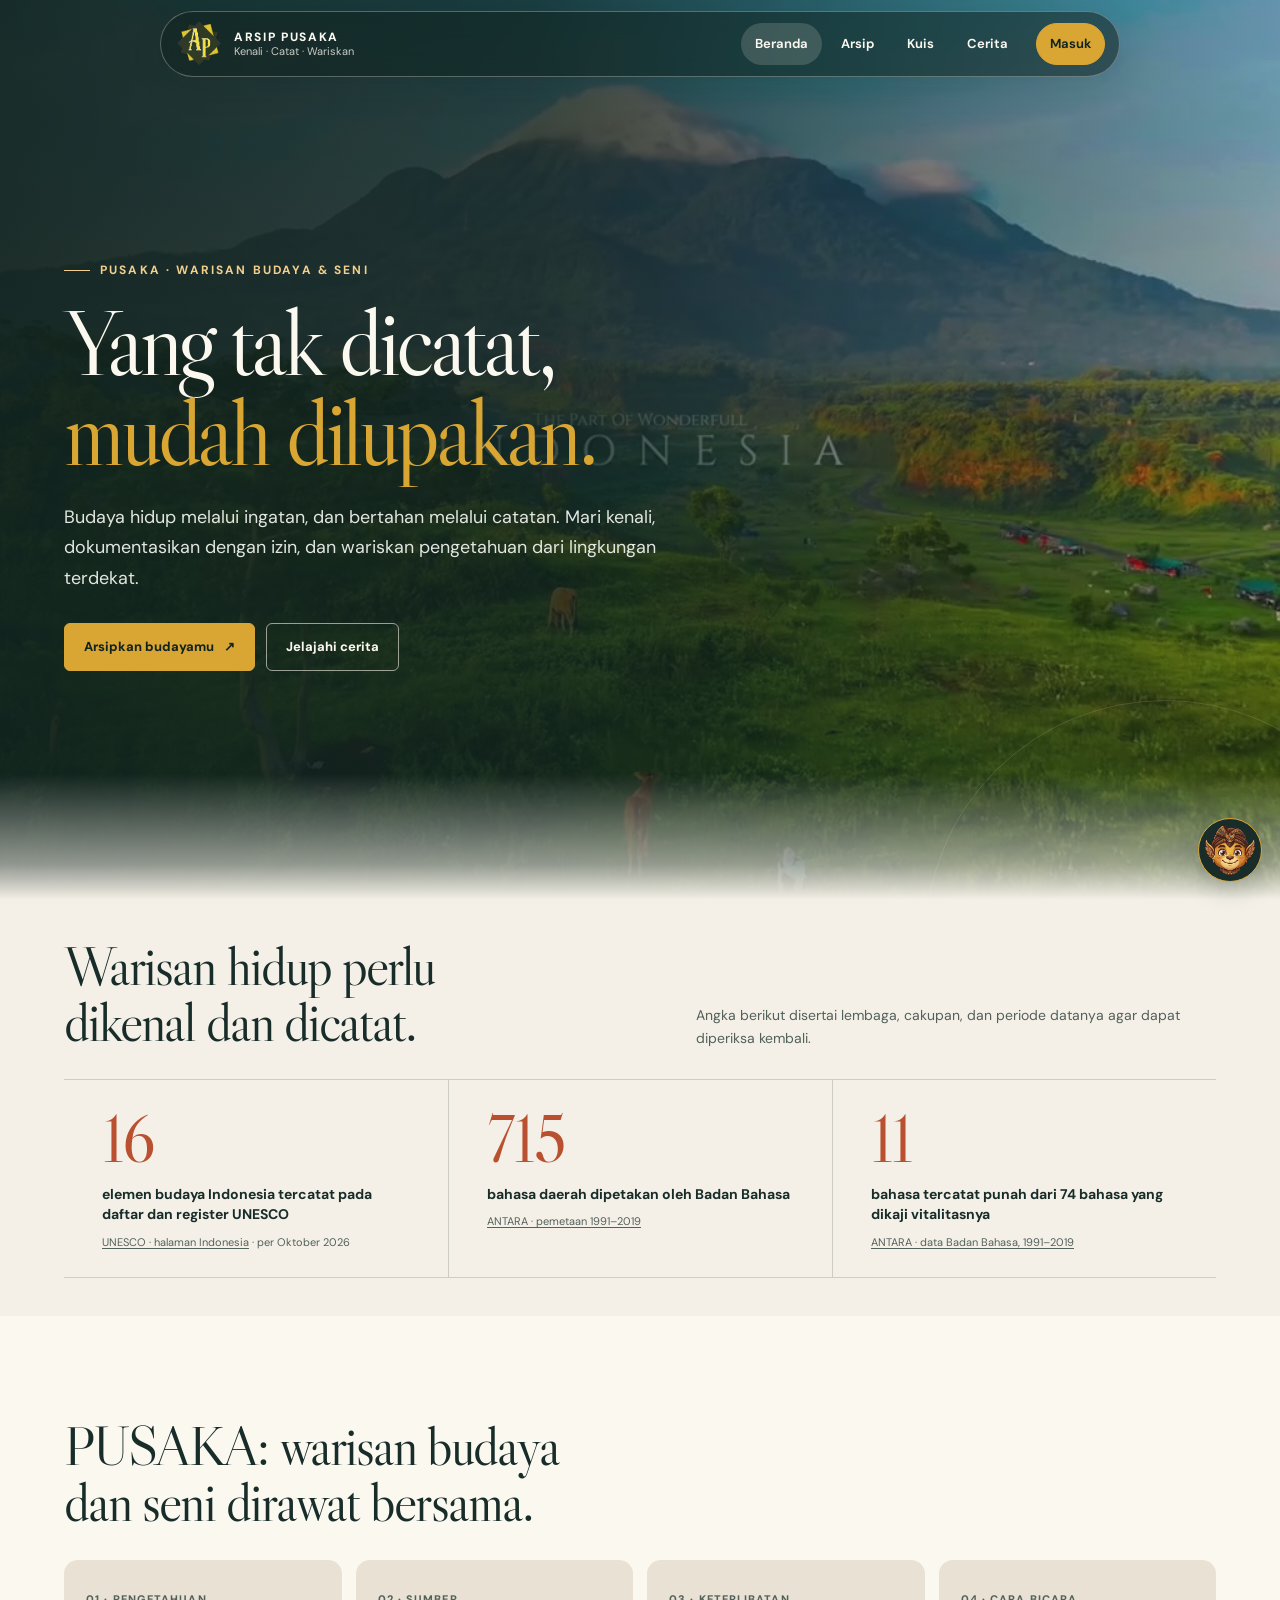
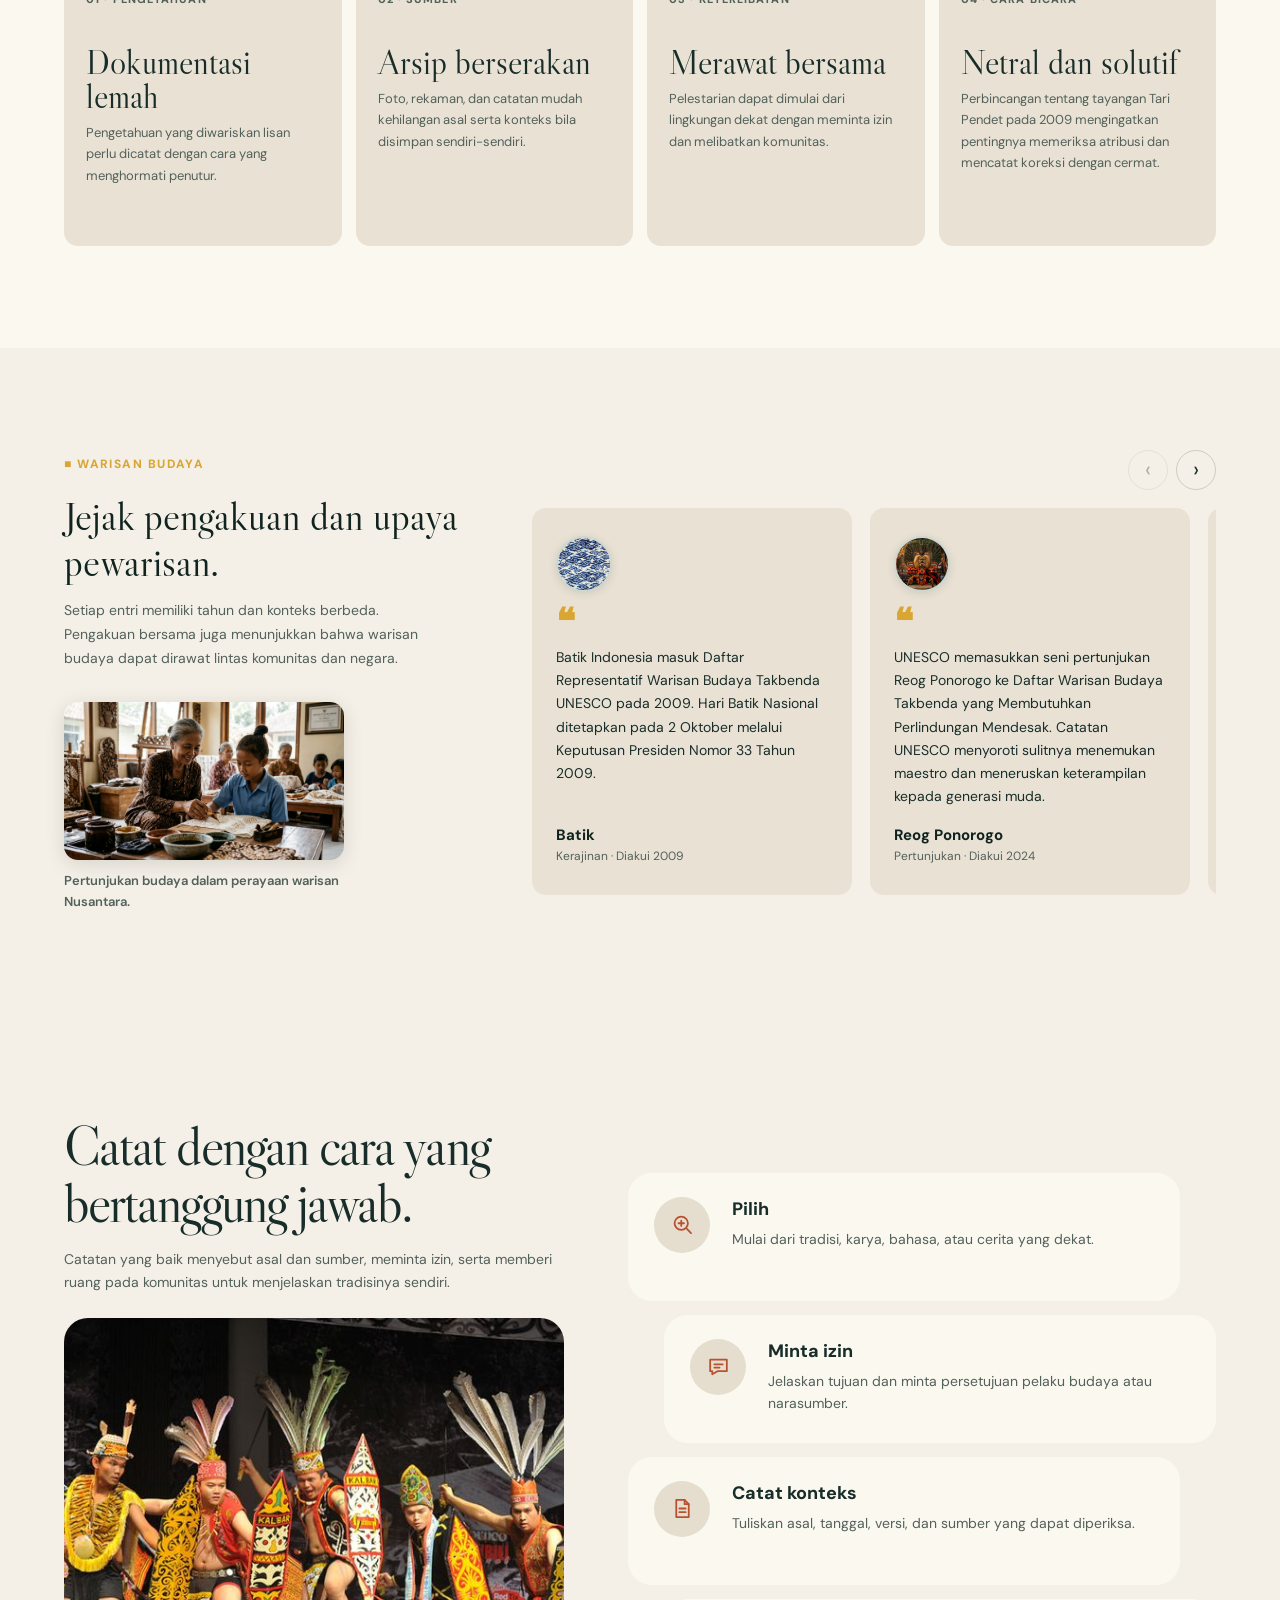
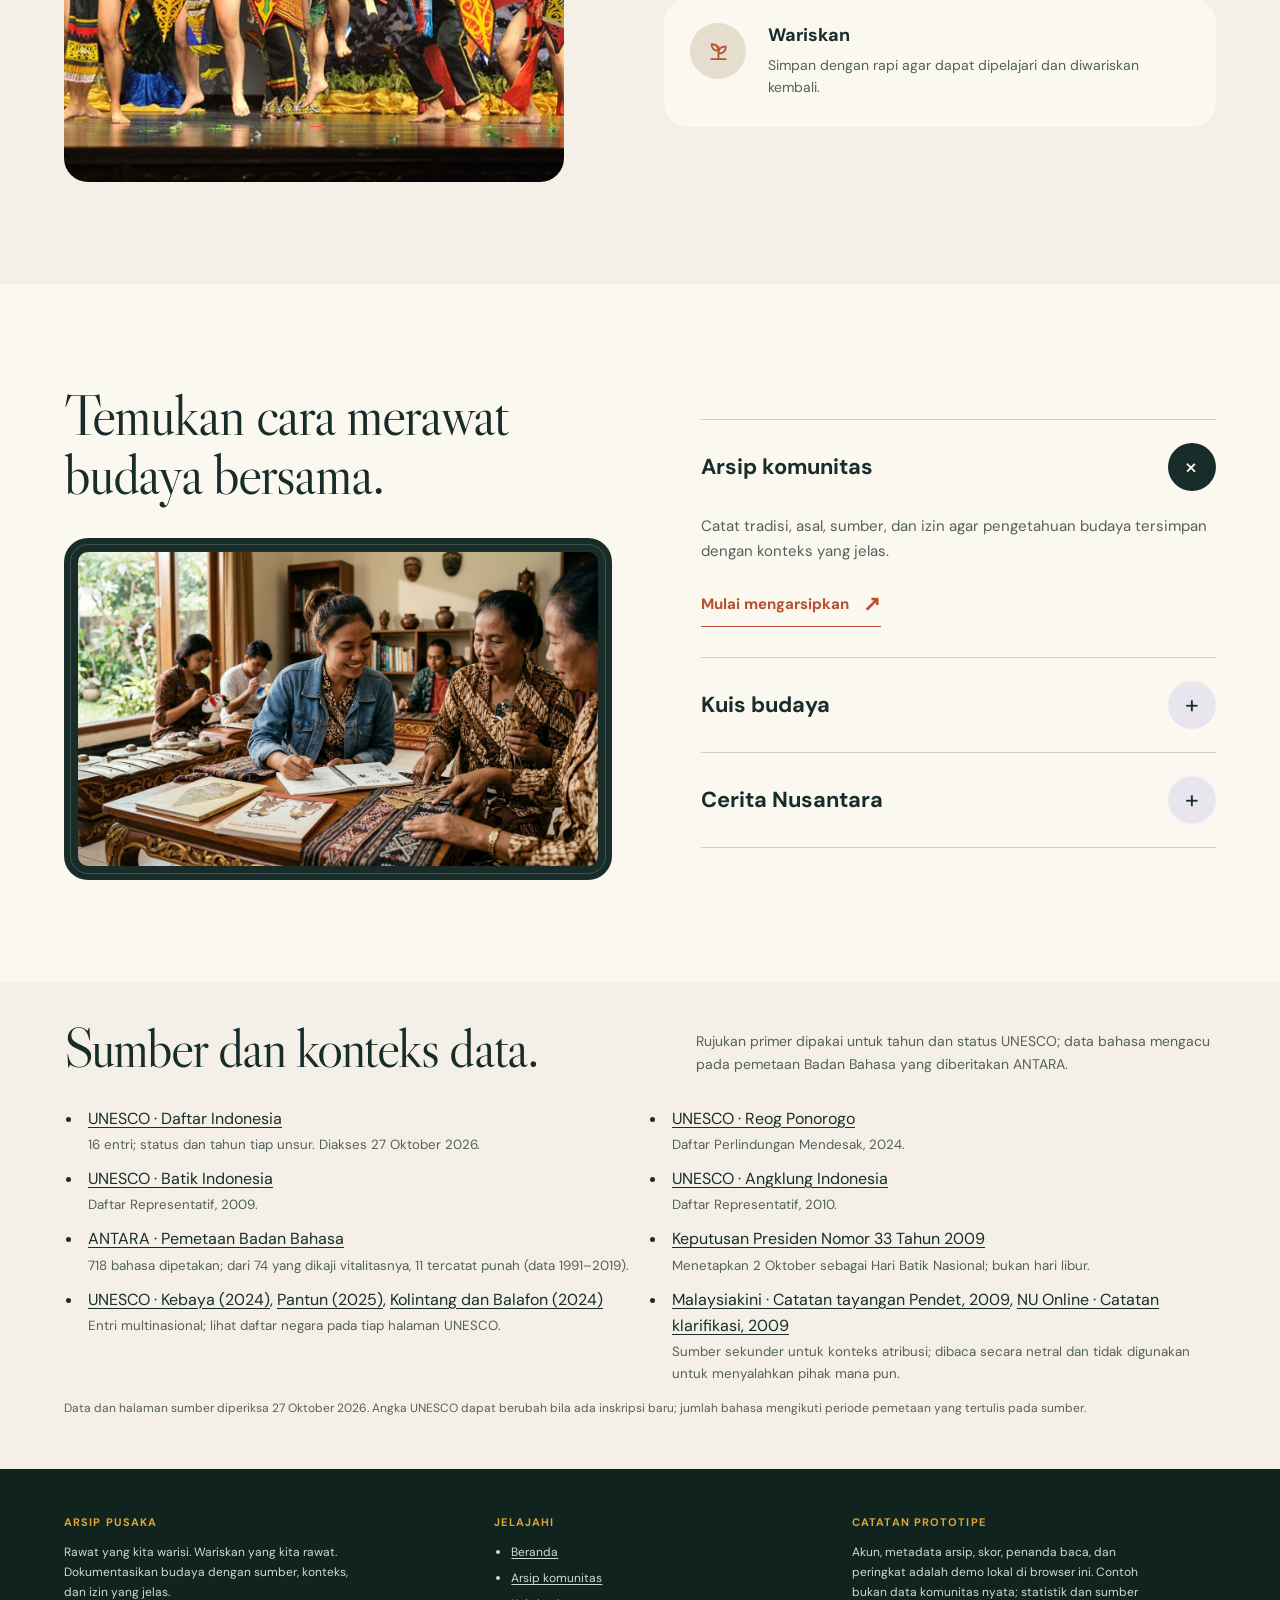
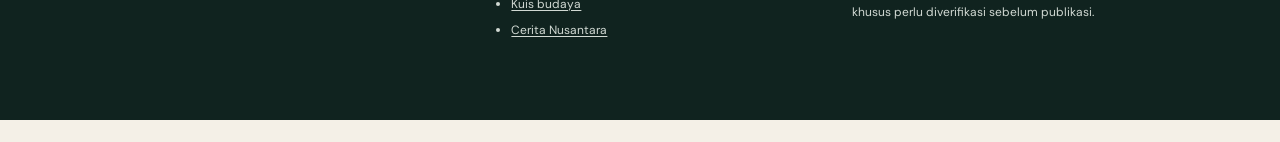
==== commit da7070f9: "jgggxg" ====
--- a/index.html
+++ b/index.html
@@ -79,13 +79,8 @@
           <h2 id="case-title">Jejak pengakuan dan upaya pewarisan.</h2>
           <p class="heritage-showcase__desc">Setiap entri memiliki tahun dan konteks berbeda. Pengakuan bersama juga menunjukkan bahwa warisan budaya dapat dirawat lintas komunitas dan negara.</p>
           <figure class="heritage-showcase__video">
-            <a href="cerita/index.html" class="heritage-showcase__video-link">
-              <img src="aset/Keberagaman_Indonesia.jpg" alt="Keberagaman budaya Indonesia" width="240" height="180" loading="lazy">
-              <span class="heritage-showcase__play" aria-hidden="true">
-                <svg viewBox="0 0 24 24" width="28" height="28" fill="currentColor"><circle cx="12" cy="12" r="12" fill="rgba(0,0,0,0.55)"/><polygon points="10,7 18,12 10,17" fill="#fff"/></svg>
-              </span>
-            </a>
-            <figcaption>▶ Jelajahi cerita warisan Nusantara!</figcaption>
+            <img src="pewarisan.jpg" alt="Pertunjukan budaya dalam perayaan warisan Nusantara" width="1408" height="768" loading="lazy">
+            <figcaption>Pertunjukan budaya dalam perayaan warisan Nusantara.</figcaption>
           </figure>
         </div>
         <div class="heritage-showcase__right">
@@ -164,7 +159,7 @@
         <div class="feature-showcase__copy">
           <h2 id="feature-title">Temukan cara merawat budaya bersama.</h2>
           <figure class="feature-showcase__art">
-            <img src="MASKOT/arsip.png" alt="Maskot Arsip Pusaka menjaga catatan budaya" width="677" height="369" loading="lazy">
+            <img src="merawat_budaya.jpg" alt="Sekelompok orang belajar membatik sambil mencatat di sebuah sanggar" width="677" height="369" loading="lazy">
           </figure>
         </div>
         <div class="feature-list" aria-label="Fitur Arsip Pusaka">
@@ -206,6 +201,8 @@
   <div id="site-overlays"></div>
   <div id="site-toast" class="toast" role="status" aria-live="polite" hidden></div>
   <script src="js/data.js" defer></script>
+  <script src="js/chatbot-data.js" defer></script>
+  <script src="js/chatbot-engine.js" defer></script>
   <script src="js/common.js" defer></script>
   <script src="js/hero-video.js" defer></script>
   <script src="js/heritage-carousel.js" defer></script>
--- a/css/style.css
+++ b/css/style.css
@@ -57,7 +57,6 @@
 }
 
 body {
-  min-width: 320px;
   margin: 0;
   color: var(--ink);
   background: var(--paper);
@@ -1033,52 +1032,20 @@
   max-width: 38ch;
 }
 
-/* Video thumbnail */
+/* Foto pendamping bagian pengakuan warisan (tanpa tautan). */
 .heritage-showcase__video {
   margin: 0;
-  max-width: 220px;
-}
-
-.heritage-showcase__video-link {
-  position: relative;
-  display: block;
-  border-radius: var(--radius-md);
-  overflow: hidden;
-  box-shadow: 0 4px 20px rgba(0, 0, 0, 0.12);
-  transition: transform 250ms ease, box-shadow 250ms ease;
-}
-
-.heritage-showcase__video-link:hover {
-  transform: translateY(-3px);
-  box-shadow: 0 8px 28px rgba(0, 0, 0, 0.18);
-}
-
-.heritage-showcase__video-link img {
+  max-width: 280px;
+}
+
+.heritage-showcase__video img {
   display: block;
   width: 100%;
   height: auto;
-  aspect-ratio: 4 / 3;
+  aspect-ratio: 16 / 9;
   object-fit: cover;
-}
-
-.heritage-showcase__play {
-  position: absolute;
-  bottom: 14px;
-  left: 14px;
-  display: flex;
-  align-items: center;
-  justify-content: center;
-  width: 42px;
-  height: 42px;
-  border-radius: 50%;
-  background: rgba(255, 255, 255, 0.92);
-  color: var(--ink-deep);
-  box-shadow: 0 2px 8px rgba(0, 0, 0, 0.15);
-  transition: transform 200ms ease;
-}
-
-.heritage-showcase__video-link:hover .heritage-showcase__play {
-  transform: scale(1.1);
+  border-radius: var(--radius-md);
+  box-shadow: 0 4px 20px rgba(0, 0, 0, 0.12);
 }
 
 .heritage-showcase__video figcaption {
@@ -1326,32 +1293,35 @@
   text-wrap: balance;
 }
 
+/* Foto tampil seperti karya berbingkai: margin hijau tipis dan garis dalam. */
 .feature-showcase__art {
   position: relative;
   display: grid;
-  min-height: 330px;
+  aspect-ratio: 16 / 10;
   margin: 0;
+  padding: 14px;
   overflow: hidden;
-  place-items: center;
   border-radius: var(--radius-lg);
   background: var(--ink);
 }
 
 .feature-showcase__art::before {
   position: absolute;
-  inset: 14px;
+  inset: 6px;
   border: 1px solid rgba(244, 240, 231, 0.18);
-  border-radius: calc(var(--radius-lg) - 8px);
+  border-radius: calc(var(--radius-lg) - 6px);
   content: "";
   pointer-events: none;
 }
 
 .feature-showcase__art img {
   display: block;
-  width: min(100%, 560px);
-  max-height: 400px;
-  object-fit: contain;
-  object-position: center bottom;
+  width: 100%;
+  height: 100%;
+  object-fit: cover;
+  object-position: center;
+  /* Radius dalam mengikuti lengkung bingkai agar margin tetap rata. */
+  border-radius: calc(var(--radius-lg) - 14px);
 }
 
 .feature-list {
@@ -1563,6 +1533,23 @@
   transition: transform 350ms ease;
 }
 
+/* Pratinjau foto pilihan pengguna di formulir unggah. */
+.upload-preview {
+  margin-top: 12px;
+  padding: 10px;
+  border: 1px solid var(--line);
+  border-radius: var(--radius-md);
+  background: rgba(24, 45, 42, 0.05);
+}
+
+.upload-preview img {
+  display: block;
+  width: 100%;
+  max-height: 260px;
+  object-fit: contain;
+  border-radius: var(--radius-sm);
+}
+
 .archive-card:hover .archive-card__image {
   transform: scale(1.03);
 }
@@ -1922,6 +1909,28 @@
   list-style: none;
 }
 
+/* Riwayat skor kuis yang tampil di bawah panel kuis. */
+.quiz-history {
+  margin-top: 26px;
+  padding: clamp(22px, 4vw, 34px);
+  border: 1px solid var(--line);
+  border-radius: var(--radius-lg);
+  background: var(--paper-light);
+}
+
+.quiz-history h2 {
+  margin: 0;
+  font: 400 clamp(26px, 3vw, 32px)/1.05 var(--font-display);
+}
+
+.quiz-history .field__hint {
+  margin: 8px 0 0;
+}
+
+.quiz-history .quiz-review-list {
+  margin-bottom: 0;
+}
+
 .quiz-review-list li {
   padding: 12px 14px;
   border: 1px solid var(--line);
@@ -1949,8 +1958,12 @@
   font-size: 13px;
 }
 
+/* Tabel peringkat bisa digeser mendatar di layar sempit, bukan terpotong. */
 .leaderboard__table-wrap {
-  overflow-x: hidden;
+  overflow-x: auto;
+  overscroll-behavior-x: contain;
+  -webkit-overflow-scrolling: touch;
+  scrollbar-width: thin;
   width: 100%;
   padding: 10px 14px 16px;
   box-sizing: border-box;
@@ -2163,9 +2176,9 @@
 }
 
 @media (max-width: 560px) {
-  .leaderboard__table-wrap {
-    padding: 6px 6px 12px;
-  }
+.leaderboard__table-wrap {
+  padding: 6px 6px 12px;
+}
 
   .leaderboard table {
     border-spacing: 0 4px;
@@ -2237,6 +2250,7 @@
 }
 
 .story-card__art {
+  position: relative;
   display: flex;
   min-height: 142px;
   align-items: flex-end;
@@ -2246,11 +2260,41 @@
   background: var(--card-surface);
 }
 
+.story-card__art--image {
+  min-height: 190px;
+  padding: 14px 18px;
+  color: #fff;
+  background: #182d2a;
+}
+
+.story-card__art--image .story-card__letter {
+  display: none;
+}
+
+.story-card__art--image::after {
+  position: absolute;
+  inset: 35% 0 0;
+  background: linear-gradient(transparent, rgba(0, 0, 0, 0.62));
+  content: "";
+}
+
+.story-card__image {
+  position: absolute;
+  inset: 0;
+  width: 100%;
+  height: 100%;
+  object-fit: cover;
+}
+
 .story-card__letter {
+  position: relative;
+  z-index: 1;
   font: 400 76px/0.85 var(--font-display);
 }
 
 .story-card__region {
+  position: relative;
+  z-index: 1;
   max-width: 15ch;
   font-size: 11px;
   text-align: right;
@@ -2571,6 +2615,15 @@
   font-weight: 800;
 }
 
+/* Baris sumber kecil di bawah jawaban bot. */
+.chat-message__source {
+  display: block;
+  margin-top: 7px;
+  color: var(--ink-soft);
+  font-size: 10px;
+  line-height: 1.4;
+}
+
 .chat-suggestions {
   display: flex;
   flex-wrap: wrap;
@@ -2610,12 +2663,21 @@
 }
 
 /* Reader layout and utility elements shared by overlays. */
+/* Dialog bacaan dibuat lebih lebar dan bersudut bulat agar teks serta sampul lega. */
+#story-reader {
+  width: min(100% - 28px, 980px);
+  max-height: min(92dvh, 900px);
+  border-radius: var(--radius-lg);
+}
+
 .story-reader__stage {
   display: grid;
-  grid-template-columns: minmax(110px, 0.38fr) minmax(0, 1fr);
-  min-height: 230px;
+  grid-template-columns: minmax(200px, 0.72fr) minmax(0, 1fr);
+  min-height: 300px;
   border: 1px solid var(--line);
+  border-radius: var(--radius-md);
   background: #f0ebdf;
+  overflow: hidden;
 }
 
 .reader-position {
@@ -2628,11 +2690,24 @@
 }
 
 .story-reader__art {
+  position: relative;
   display: grid;
-  min-height: 230px;
+  min-height: 300px;
   place-items: center;
   color: var(--gold-light);
   background: var(--ink);
+  overflow: hidden;
+}
+
+/* Sampul cerita memenuhi panel ilustrasi tanpa merusak proporsinya. */
+.story-reader__image {
+  position: absolute;
+  inset: 0;
+  display: block;
+  width: 100%;
+  height: 100%;
+  object-fit: cover;
+  object-position: center;
 }
 
 .story-reader__art span {
@@ -2660,6 +2735,7 @@
 
 #reader-meaning p,
 #reader-meaning li {
+  max-width: 68ch;
   color: var(--ink-soft);
   font-size: 13px;
 }
@@ -2753,6 +2829,16 @@
     --page-gutter: 20px;
   }
 
+  /* Pemisah titik disembunyikan agar tidak menggantung di awal baris. */
+  .page-hero__meta {
+    gap: 7px 18px;
+  }
+
+  .page-hero__meta span + span::before {
+    content: none;
+    margin: 0;
+  }
+
   .site-header__inner {
     position: relative;
     min-height: 70px;
@@ -2921,7 +3007,7 @@
   }
 
   .heritage-showcase__video {
-    max-width: 180px;
+    max-width: 220px;
   }
 
   .heritage-card {
@@ -2962,11 +3048,8 @@
   }
 
   .feature-showcase__art {
-    min-height: 260px;
-  }
-
-  .feature-showcase__art img {
-    max-height: 320px;
+    aspect-ratio: 16 / 9;
+    padding: 11px;
   }
 
   .feature-item__summary {
@@ -3043,13 +3126,21 @@
     max-height: min(590px, calc(100dvh - 105px));
   }
 
+  #story-reader {
+    width: min(100% - 20px, 620px);
+    max-width: calc(100% - 20px);
+    border-radius: var(--radius-md);
+  }
+
+  /* Di layar ponsel sampul tampil sebagai banner di atas teks. */
   .story-reader__stage {
-    grid-template-columns: 76px minmax(0, 1fr);
-    min-height: 190px;
+    grid-template-columns: minmax(0, 1fr);
+    min-height: 0;
   }
 
   .story-reader__art {
-    min-height: 190px;
+    min-height: 168px;
+    max-height: 168px;
   }
 
   .story-reader__copy {
